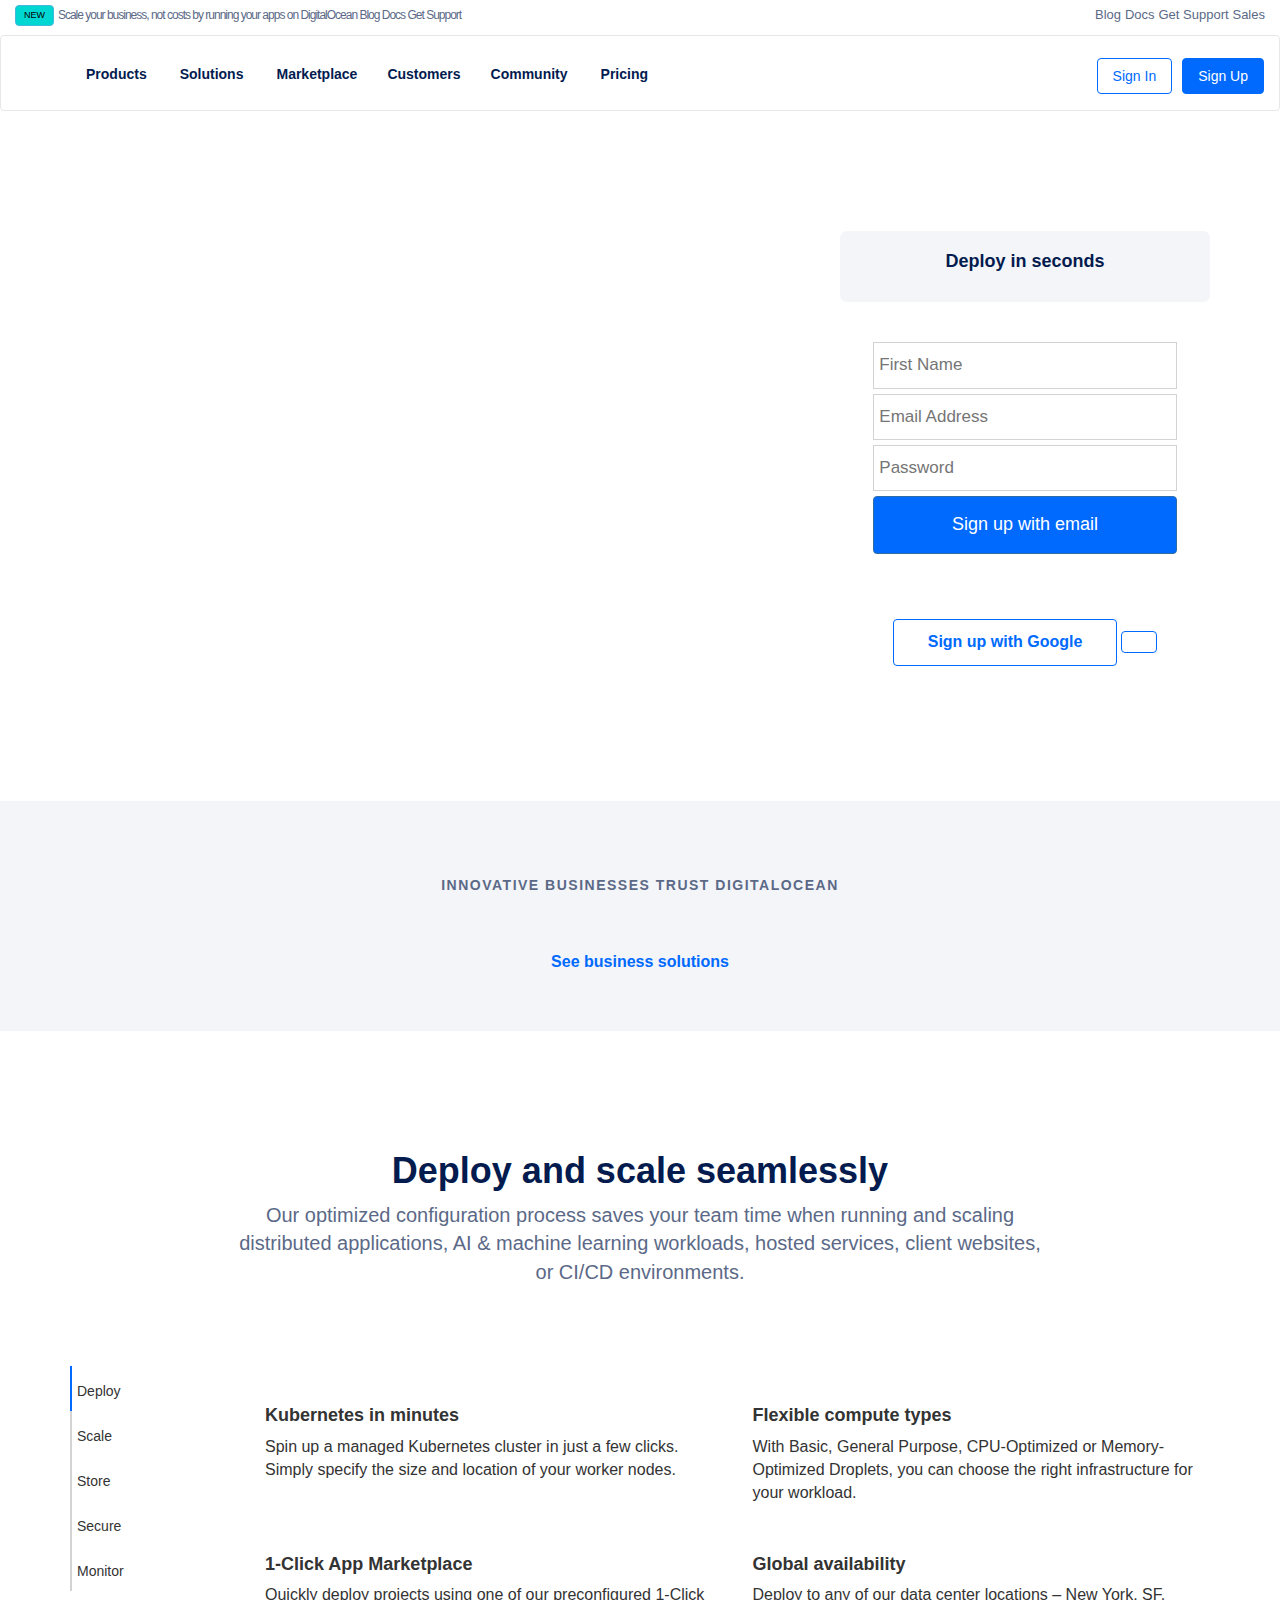
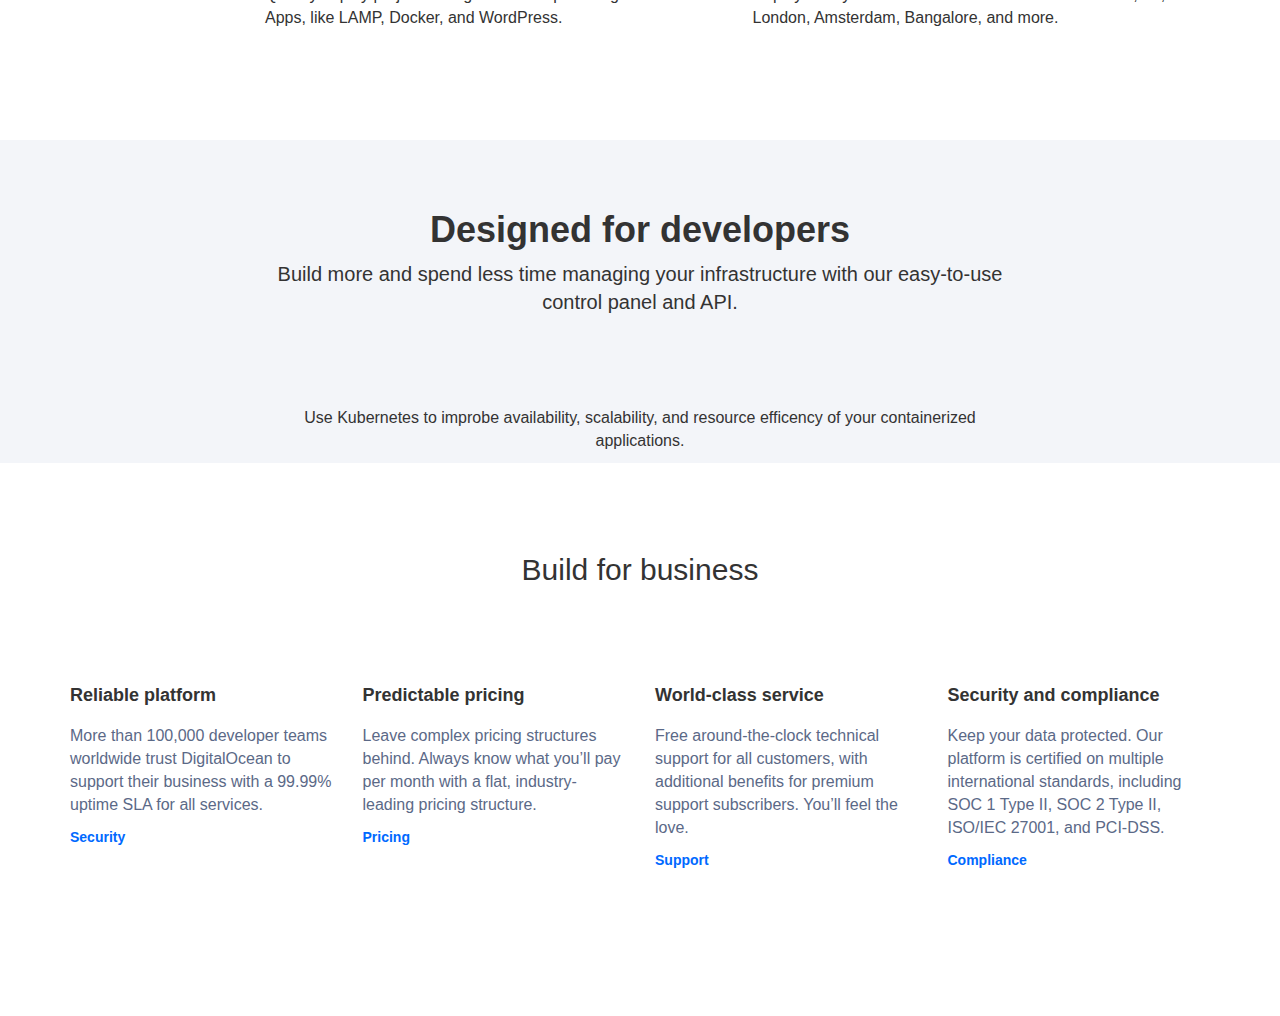
==== index.html @ acc142ec "completato sezione build for business" ====
<!DOCTYPE html>
<html lang="en" dir="ltr">
    <head>
        <meta charset="utf-8">
        <meta name="viewport" content="width=device-width, initial-scale=1.0">
        <script src="https://kit.fontawesome.com/43febffcb7.js" crossorigin="anonymous"></script>
        <link rel="stylesheet" href="https://maxcdn.bootstrapcdn.com/bootstrap/3.3.7/css/bootstrap.min.css" integrity="sha384-BVYiiSIFeK1dGmJRAkycuHAHRg32OmUcww7on3RYdg4Va+PmSTsz/K68vbdEjh4u" crossorigin="anonymous">
        <link rel="stylesheet" href="12bool.css">
        <link rel="stylesheet" href="style.css">
        <title>DigitalOcean</title>
    </head>
    <body>
        <div class="container-fluid">
                <div class="row">
                    <div class="col-xs-6">
                        <div class="extra-nav-left">
                            <div class="btn btn-info">
                                <span class="text-uppercase">New</span>
                            </div>
                            <a class="digital-offer" href="#">Scale your business, not costs by running your apps on DigitalOcean Blog Docs Get Support <i class="fas fa-chevron-right"></i></a>
                        </div>
                    </div>
                    <div class="col-xs-6">
                        <div class="extra-nav-right">
                            <ul>
                            <li><a href="#">Blog</a></li>
                            <li><a href="#">Docs</a></li>
                            <li><a href="#">Get Support</a></li>
                            <li><a href="#">Sales</a></li>

                            </ul>
                        </div>
                    </div>
                </div>

            </div>

        </div>
                                            <!-- nav -->
        <nav class="navbar navbar-default">
            <div class="container-fluid">
              <div class="navbar-header">
                <button type="button" class="navbar-toggle collapsed" data-toggle="collapse" data-target="#navbar" aria-expanded="false" aria-controls="navbar">
                  <span class="sr-only">Toggle navigation</span>
                  <span class="icon-bar"></span>
                  <span class="icon-bar"></span>
                  <span class="icon-bar"></span>
                </button>
                <div class="digital-logo">
                    <img src="https://images.prismic.io/www-static/49aa0a09-06d2-4bba-ad20-4bcbe56ac507_logo.png?auto=compress,format" alt="">

                </div>
              </div>
                <div id="navbar" class="navbar-collapse collapse">
                    <ul id="list-left" class="nav navbar-nav">
                      <li class="active"><a href="#">Products<i class="fas fa-chevron-down"></i></a></li>
                      <li><a href="#">Solutions<i class="fas fa-chevron-down"></i></a></li>
                      <li><a href="#">Marketplace</a></li>
                      <li><a href="#">Customers</a></li>
                      <li><a href="#">Community<i class="fas fa-chevron-down"></i></a></li>
                      <li><a href="#">Pricing</a></li>

                    </ul>
                    <ul id="list-right" class="nav navbar-nav navbar-right">
                        <li><a href="../navbar-fixed-top/" class="btn btn-success sign-in">Sign In</a></li>
                        <li><a href="../navbar-fixed-top/" class="btn btn-success sign-up">Sign Up</a></li>

                    </ul>
                </div><!--/.nav-collapse -->
            </div><!--/.container-fluid -->
        </nav>
                                        <!-- jumbotron -->
        <div class="jumbo">
            <div class="container">
                <div class="row">
                    <div class="col-xs-12 col-md-6">
                        <div class="jumbo-text">
                          <h1>Welcome to the developer cloud</h1>
                          <p>We make it simple to launch in the cloud and scale up as you grow – with an intuitive control panel, predictable pricing, team accounts, and more.</p>
                        </div>
                    </div>

                    <div class="col-xs-12 col-md-6">

                        <div class="sign-form">
                            <div class="sign-form-top">
                                <p>Deploy in seconds</p>
                            </div>
                            <div class="sign-form-mid">
                                <form class="" action="index.html" method="post">
                                    <input type="text" name="" value="" placeholder="First Name">
                                    <input type="email" name="" value="" placeholder="Email Address">
                                    <input type="password" name="" value=""placeholder="Password">
                                </form>

                                <div class="form-button-primary btn btn-primary">
                                  Sign up with email
                                </div>
                            </div>
                            <div class="sign-form-bottom">
                                <div class="btn btn-light">
                                    <span><i class="fab fa-google"></i> Sign up with Google</span>
                                </div>
                                <div class="btn btn-light">
                                    <i class="fab fa-github"></i>
                                </div>
                            </div>
                        </div>
                    </div>
                </div>
            </div>
        </div>
                                        <!-- partners -->
        <div class="partners">
            <div class="container">
                    <h2 class="text-uppercase">Innovative businesses trust digitalocean</h2>
                <div class="row">
                    <div class="col-xs-12 col-md-4 col-lg-2">
                        <div class="img-partner docker">
                            <img src="https://prismic-io.s3.amazonaws.com/www-static/591cf605-46aa-4a7b-8af5-90036c252c97_docker-bab60eeb.svg" alt="">
                        </div>
                    </div>
                    <div class="col-xs-12 col-md-4 col-lg-2">
                        <div class="img-partner">
                            <img src="https://prismic-io.s3.amazonaws.com/www-static/da244a8e-2546-47b1-aae2-b9824c657708_gitlab-166e2067.svg" alt="">
                        </div>
                    </div>
                    <div class="col-xs-12 col-md-4 col-lg-2">
                        <div class="img-partner slack">
                            <img src="https://prismic-io.s3.amazonaws.com/www-static/b3f152c0-5465-45ba-80ab-2cdd258e6bee_slack-e20293da.svg" alt="">
                        </div>
                    </div>
                    <div class="col-xs-12 col-md-4 col-lg-2">
                        <div class="img-partner hashicorp">
                            <img src="https://prismic-io.s3.amazonaws.com/www-static/9351f07e-afbc-439a-a75f-3eca82be9c0e_hashicorp-4431df79.svg" alt="">
                        </div>
                    </div>
                    <div class="col-xs-12 col-md-4 col-lg-2">
                        <div class="img-partner wework">
                            <img src="https://prismic-io.s3.amazonaws.com/www-static/01ff74d1-79dd-4f18-888f-4a93a976e61d_wework-be6eab32.svg" alt="">
                        </div>
                    </div>
                    <div class="col-xs-12 col-md-4 col-lg-2">
                        <div class="img-partner splunk">
                            <img src="https://prismic-io.s3.amazonaws.com/www-static/1583c145-22f8-402c-96f8-3af919a0df25_splunklogo.svg" alt="">
                        </div>
                    </div>

                </div>

                <a href="#">See business solutions <i class="fas fa-chevron-right"></i></a>
            </div>
        </div>
                                        <!-- features -->
        <div class="features">
            <div class="container container-features">
                <div class="row">
                    <div class="col-xs-12">
                        <div class="feature-title">
                            <h2>Deploy and scale seamlessly</h2>
                            <p>Our optimized configuration process saves your team time when running and scaling distributed applications, AI & machine learning workloads, hosted services, client websites, or CI/CD environments.</p>

                        </div>

                    </div>
                </div>
                <div class="row">
                    <div class="col-xs-12 col-md-2">
                        <div class="feature-list">
                            <ul>
                                <li>Deploy</li>
                                <li>Scale</li>
                                <li>Store</li>
                                <li>Secure</li>
                                <li>Monitor</li>

                            </ul>
                        </div>
                    </div>
                    <div class="col-xs-12 col-md-10">
                        <div class="row">
                            <div class="col-xs-12 col-md-6">
                                    <div class="feature-card-top-left">
                                        <img src="https://prismic-io.s3.amazonaws.com/www-static/16ae92b4-6939-446c-b6a3-0ffec01cdc14_kublogoicon.svg" alt="">
                                        <h3>Kubernetes in minutes</h3>
                                        <p>Spin up a managed Kubernetes cluster in just a few clicks. Simply specify the size and location of your worker nodes.</p>
                                    </div>
                                </div>
                                <div class="col-xs-12 col-md-6">
                                    <div class="feature-card-top-right">
                                        <img src="https://prismic-io.s3.amazonaws.com/www-static/9d343e9c-fe74-4979-8ad9-e8efc58d6ee7_dropletinboxicon.svg" alt="">
                                        <h3>Flexible compute types</h3>
                                        <p>With Basic, General Purpose, CPU-Optimized or Memory-Optimized Droplets, you can choose the right infrastructure for your workload.</p>
                                    </div>
                                </div>
                                <div class="col-xs-12 col-md-6">
                                    <div class="feature-card-bot-left">
                                        <img src="https://prismic-io.s3.amazonaws.com/www-static/936bb585-99ba-460d-ae2f-7bbdae8896cc_stacksplusicon.svg" alt="">
                                        <h3>1-Click App Marketplace</h3>
                                        <p>Quickly deploy projects using one of our preconfigured 1-Click Apps, like LAMP, Docker, and WordPress.</p>
                                    </div>
                                </div>
                                <div class="col-xs-12 col-md-6">
                                    <div class="feature-card-bot-right">
                                        <img src="https://prismic-io.s3.amazonaws.com/www-static/0eee6655-dfce-46b2-ab48-f40ff27d8a73_globeicon.svg" alt="">
                                        <h3>Global availability</h3>
                                        <p>Deploy to any of our data center locations – New York, SF, London, Amsterdam, Bangalore, and more.</p>
                                    </div>
                                </div>
                        </div>
                    </div>
                </div>
            </div>
        </div>

        <div class="developers">
            <div class="container">
                <div class="row">
                    <div class="col-xs-12 col-md-8 col-md-offset-2">
                        <div class="container-carousel">
                            <h2>Designed for developers</h2>
                            <p>Build more and spend less time managing your infrastructure with our easy-to-use control panel and API.</p>
                            <div class="carousel-img">
                                <img src="https://images.prismic.io/www-static/ba01040c-a47a-43c9-995d-4ed05a5dc4c9_screenshot-create-kubernetes-cluster-4a930955.jpg?auto=compress,format" alt="">

                            </div>
                            <p>Use Kubernetes to improbe availability, scalability, and resource efficency of your containerized applications.</p>
                            <div class="dots">
                                <i class="fas fa-circle"></i>
                                <i class="far fa-circle"></i>
                                <i class="far fa-circle"></i>
                                <i class="far fa-circle"></i>
                                <i class="far fa-circle"></i>
                            </div>
                        </div>
                    </div>
                </div>
            </div>
        </div>

        <div class="business">
            <div class="container">
                <div class="row">
                    <div class="col-xs-12">
                        <h2>Build for business</h2>

                    </div>

                </div>
                <div class="row">
                    <div class="cube col-xs-12 col-md-3">
                        <div class="business-card">
                            <img src="https://prismic-io.s3.amazonaws.com/www-static/7531f96f-5414-42c2-ba65-0d705769c62f_icon-check-shield.svg" alt="">
                            <h3>Reliable platform</h3>
                            <p>More than 100,000 developer teams worldwide trust DigitalOcean to support their business with a 99.99% uptime SLA for all services.</p>
                            <a href="#">Security <i class="fas fa-chevron-right"></i></a>
                        </div>
                    </div>
                    <div class="cube col-xs-12 col-md-3">
                        <div class="business-card">
                            <img src="https://prismic-io.s3.amazonaws.com/www-static/4083b409-5e65-4403-86a8-7ed8f501a0d8_icon-task-list-multiple.svg" alt="">
                            <h3>Predictable pricing</h3>
                            <p>Leave complex pricing structures behind. Always know what you’ll pay per month with a flat, industry-leading pricing structure.</p>
                            <a href="#">Pricing <i class="fas fa-chevron-right"></i></a>
                        </div>
                    </div>
                    <div class="cube col-xs-12 col-md-3">
                        <div class="business-card">
                            <img src="https://prismic-io.s3.amazonaws.com/www-static/fccb0e1b-4de3-4b58-9f3e-5455f5c3aeae_icon-headphones-customer-support-human.svg" alt="">
                            <h3>World-class service</h3>
                            <p>Free around-the-clock technical support for all customers, with additional benefits for premium support subscribers. You’ll feel the love.</p>
                            <a href="#">Support <i class="fas fa-chevron-right"></i></a>
                        </div>
                    </div>
                    <div class="cube col-xs-12 col-md-3">
                        <div class="business-card">
                            <img src="https://prismic-io.s3.amazonaws.com/www-static/1c791b14-833f-4190-a865-a55e11055fc0_icon-certified-certificate.svg" alt="">
                            <h3>Security and compliance</h3>
                            <p>Keep your data protected. Our platform is certified on multiple international standards, including SOC 1 Type II, SOC 2 Type II, ISO/IEC 27001, and PCI-DSS.</p>
                            <a href="#">Compliance <i class="fas fa-chevron-right"></i></a>
                        </div>
                    </div>
                </div>

            </div>
        </div>

    </body>
</html>
---- 12bool.css ----
.container{
    max-width: 1170px;
    margin: auto;
}

.container::after{
    content: "";
    display: table;
    clear: both;
}

[class*="col-"]{
    float: left;
}

.col-xs-1 {
    width: calc(100% / 12);
}

.col-xs-2 {
    width: calc((100% / 12) * 2);
}

.col-xs-3 {
    width: calc((100% / 12) * 3);
}

.col-xs-4 {
    width: calc((100% / 12) * 4);
}

.col-xs-5 {
    width: calc((100% / 12) * 5);
}

.col-xs-6 {
    width: calc((100% / 12) * 6);
}

.col-xs-7 {
    width: calc((100% / 12) * 7);
}

.col-xs-8 {
    width: calc((100% / 12) * 8);
}

.col-xs-9 {
    width: calc((100% / 12) * 9);
}

.col-xs-10 {
    width: calc((100% / 12) * 10);
}

.col-xs-11 {
    width: calc((100% / 12) * 11);
}

.col-xs-12 {
    width: 100%;
}
                            /* Offset */
.col-xs-offset-0 {
    margin-left: 0;
}
.col-xs-offset-1 {
    margin-left: calc(100% / 12);
}

.col-xs-offset-2 {
    margin-left: calc((100% / 12) * 2);
}

.col-xs-offset-3 {
    margin-left: calc((100% / 12) * 3);
}

.col-xs-offset-4 {
    margin-left: calc((100% / 12) * 4);
}

.col-xs-offset-5 {
    margin-left: calc((100% / 12) * 5);
}

.col-xs-offset-6 {
    margin-left: calc((100% / 12) * 6);
}

.col-xs-offset-7 {
    margin-left: calc((100% / 12) * 7);
}

.col-xs-offset-8 {
    margin-left: calc((100% / 12) * 8);
}

.col-xs-offset-9 {
    margin-left: calc((100% / 12) * 9);
}

.col-xs-offset-10 {
    margin-left: calc((100% / 12) * 10);
}

.col-xs-offset-11 {
    margin-left: calc((100% / 12) * 11);
}
                                        /* Medium------------------ */
@media all and (min-width: 768px) {
    .col-md-1 {
        width: calc(100% / 12);
    }

    .col-md-2 {
        width: calc((100% / 12) * 2);
    }

    .col-md-3 {
        width: calc((100% / 12) * 3);
    }

    .col-md-4 {
        width: calc((100% / 12) * 4);
    }

    .col-md-5 {
        width: calc((100% / 12) * 5);
    }

    .col-md-6 {
        width: calc((100% / 12) * 6);
    }

    .col-md-7 {
        width: calc((100% / 12) * 7);
    }

    .col-md-8 {
        width: calc((100% / 12) * 8);
    }

    .col-md-9 {
        width: calc((100% / 12) * 9);
    }

    .col-md-10 {
        width: calc((100% / 12) * 10);
    }

    .col-md-11 {
        width: calc((100% / 12) * 11);
    }

    .col-md-12 {
        width: 100%;
    }
                                /* Offset */
    .col-md-offset-0 {
        margin-left: 0;
    }
    .col-md-offset-1 {
        margin-left: calc(100% / 12);
    }

    .col-md-offset-2 {
        margin-left: calc((100% / 12) * 2);
    }

    .col-md-offset-3 {
        margin-left: calc((100% / 12) * 3);
    }

    .col-md-offset-4 {
        margin-left: calc((100% / 12) * 4);
    }

    .col-md-offset-5 {
        margin-left: calc((100% / 12) * 5);
    }

    .col-md-offset-6 {
        margin-left: calc((100% / 12) * 6);
    }

    .col-md-offset-7 {
        margin-left: calc((100% / 12) * 7);
    }

    .col-md-offset-8 {
        margin-left: calc((100% / 12) * 8);
    }

    .col-md-offset-9 {
        margin-left: calc((100% / 12) * 9);
    }

    .col-md-offset-10 {
        margin-left: calc((100% / 12) * 10);
    }

    .col-md-offset-11 {
        margin-left: calc((100% / 12) * 11);
    }
}
                                        /* Large--------------------- */
@media screen and (min-width: 992px){
    .col-lg-1 {
        width: calc(100% / 12);
    }

    .col-lg-2 {
        width: calc((100% / 12) * 2);
    }

    .col-lg-3 {
        width: calc((100% / 12) * 3);
    }

    .col-lg-4 {
        width: calc((100% / 12) * 4);
    }

    .col-lg-5 {
        width: calc((100% / 12) * 5);
    }

    .col-lg-6 {
        width: calc((100% / 12) * 6);
    }

    .col-lg-7 {
        width: calc((100% / 12) * 7);
    }

    .col-lg-8 {
        width: calc((100% / 12) * 8);
    }

    .col-lg-9 {
        width: calc((100% / 12) * 9);
    }

    .col-lg-10 {
        width: calc((100% / 12) * 10);
    }

    .col-lg-11 {
        width: calc((100% / 12) * 11);
    }

    .col-lg-12 {
        width: 100%;
    }
                                /* Offset */
    .col-lg-offset-0 {
        margin-left: 0;
    }
    .col-lg-offset-1 {
        margin-left: calc(100% / 12);
    }

    .col-lg-offset-2 {
        margin-left: calc((100% / 12) * 2);
    }

    .col-lg-offset-3 {
        margin-left: calc((100% / 12) * 3);
    }

    .col-lg-offset-4 {
        margin-left: calc((100% / 12) * 4);
    }

    .col-lg-offset-5 {
        margin-left: calc((100% / 12) * 5);
    }

    .col-lg-offset-6 {
        margin-left: calc((100% / 12) * 6);
    }

    .col-lg-offset-7 {
        margin-left: calc((100% / 12) * 7);
    }

    .col-lg-offset-8 {
        margin-left: calc((100% / 12) * 8);
    }

    .col-lg-offset-9 {
        margin-left: calc((100% / 12) * 9);
    }

    .col-lg-offset-10 {
        margin-left: calc((100% / 12) * 10);
    }

    .col-lg-offset-11 {
        margin-left: calc((100% / 12) * 11);
    }

}
---- style.css ----
*{
    margin: 0;
    padding: 0;
    box-sizing: border-box;
}

body{
    font-family: 'Roboto', sans-serif;
}

.container{
    /* border: 1px solid black; */
}

.extra-nav-left{
    float: left;
    width: 100%;
    padding-top: 4px;
}

.extra-nav-left .btn{
    font-size: 9px;
    padding: 3px 8px;
    background-color: #00d7d2;
    color: black;
}

.extra-nav-left a{
    display: inline-block;
    height: 100%;
    text-decoration: none;
    color: #5b6987;
    font-size: 12px;
    letter-spacing: -1px;
    font-weight: 400;
    font-family: 'Roboto', sans-serif;
}

.extra-nav-right{
    float: left;
    width: 100%;
    padding-top: 4px;
}

.extra-nav-right ul{
    text-align: right;
    list-style-type: none;
}

.extra-nav-right ul li{
    display: inline-block;
}

.extra-nav-right ul li a{
    text-decoration: none;
    font-size: 13px;
    color: #5b6987;
}

.navbar{
    min-height: auto;
    margin-bottom: auto;
}

.new-sticker{
    display: inline-block;
    background-color: #00d7d2;
    border: 1px solid #00d7d2;
    border-radius: 5px;
    padding: 3px 8px;
    font-size: 10px;
    font-weight: bold;
}

.navbar-default{
    background-color: white;
    padding-top: 10px;
    padding-bottom: 10px;
}

.navbar-default .navbar-nav>.active>a{
    background-color: white;
}

.digital-logo{
    padding-top: 11px;
}

.digital-logo img{
    height: 29px;

}

.navbar-collapse>ul{
    padding-left: 40px;
}

.nav>li {
    /* padding-top: 3px; */
}

.navbar-collapse{
    padding-top: 3px;
}


#list-left li a{
    font-size: 14px;
    font-weight: 600;
    color: #031b4f;
}

#list-left li a i{
    font-size: 12px;
    padding-left: 3px;
}

#list-right{
    padding-top: 9px;
}

#list-right>li:first-child a{
    padding: 7px 15px;
    color: #006aff;
    background-color: white;
    border-color: #006aff;
}

#list-right>li:last-child a{
    padding: 7px 15px;
    color: white;
    background-color: #006aff;
    border-color: #006aff;
}

#list-right li:first-child{
    margin-right: 10px;
}
                            /* Jumbo */
.jumbo{
    padding: 50px 0;
    background-image: url(https://www.digitalocean.com/static/bg-home-hero-3-bb4b33b77274db09b969f629ad81c4d5.svg);
    background-size: cover;
    background-position: center
}

.jumbo .container{
    padding-top: 70px;
}

.jumbo-text{
    padding: 125px 0;
}

.jumbo-text h1{
    font-size: 58px;
    font-weight: 400;
    color: white;
}

.jumbo-text p{
    font-size: 24px;
    font-weight: 400;
    color: white;
}

.sign-form{
    width: 370px;
    border-radius: 7px;
    background-color: white;
    float: right;
}

.sign-form-top{
    border-radius: 7px;
    font-size: 18px;
    text-align: center;
    font-weight: 600;
    padding: 18px 0;
    color: #031b4e;
    background-color: #F3F5F9
}

.sign-form-mid{
    text-align: center;
    padding: 40px 0;
}

.sign-form-mid form input{
    width: 82%;
    font-size: 17px;
    padding: 10px 5px;
    margin-bottom: 5px;
    border: 1px solid lightgrey;
}

.form-button-primary{
    padding: 15px 78px;
    font-size: 18px;
    background-color: #006aff;
}

.sign-form-bottom{
    padding: 25px 0;
    text-align: center;
}

.sign-form-bottom .btn:first-child{
    border: 1px solid #006aff;
    color: #006aff;
    font-size: 16px;
    font-weight: 600;
    padding: 11px 34px;
}

.sign-form-bottom .btn:last-child{
    padding: 10px 17px;
    border: 1px solid #006aff;
    color: #006aff;
    font-size: 17px;
}

.terms{
    text-align: center;
    color: white;
    background-color: green;
}
                                    /* partners */
.partners{
    padding: 57px 0;
    text-align: center;
    background-color: #f3f5f9;
}

.partners h2{
    padding-bottom: 27px;
    font-size: 14px;
    font-weight: 600;
    letter-spacing: 1.5px;
    color: #5b6987
}

.partners a{
    text-decoration: none;
    font-size: 16px;
    font-weight: 600;
    color: #0069ff;
}

.img-partner{
    width: 140px;
    margin: auto;\
}

.img-partner img{
    width: 100%;
}

.docker img{
    padding-top: 7px;
}

.slack img{
    padding-top: 10px;
}

.hashicorp img{
    padding-top: 19px;
}

.wework img{
    padding-top: 12px;
}

.splunk img{
    padding-top: 9px;
}
                                /* features--------- */
.features{
    padding: 100px 0;
}
.feature-title{
    text-align: center;
    padding-bottom: 70px;
}

.feature-title h2{
    font-size: 36px;
    font-weight: 600;
    color: #031b4e
}

.container-features h3{
    font-size: 18px;
    font-weight: 600;
}

.container-features p:nth-child(2){
    padding: 0px 162px;
    display: block;
    font-size: 20px;
    color: #5b6987;
}

.feature-list ul{
    list-style-type: none;
    text-align: left;
}
.feature-list li:first-of-type{
    border-left: 2px solid #0069ff;
}

.feature-list ul li{
    border-left: 2px solid lightgrey;
    padding: 15px 0 10px 5px;
}

.cube{
    height: 300px;
    /* background-color: red; */
    /* border: 1px solid black; */
}

.feature-card-top-left,
.feature-card-top-right,
.feature-card-bot-left,
.feature-card-bot-right{
    text-align: left;
}

.feature-card-top-left p,
.feature-card-top-right p,
.feature-card-bot-left p,
.feature-card-bot-right p{
    font-size: 16px;
}

.feature-card-top-left p{
    text-align: left;
}
/* --------------------------Developers---------------------- */
.developers{
    text-align: center;
    background-color: #f3f5f9;
}
.container-carousel{
    position: relative;
}

.container-carousel h2{
    padding-top: 50px;
    font-size: 36px;
    font-weight: 600;
}

.container-carousel p:first-of-type{
    font-size: 20px;
    padding-bottom: 40px;
}

.container-carousel img{
    width: 100%;
}

.container-carousel p:last-of-type{
    font-size: 16px;
    padding-top: 20px;
}

.container-carousel::after{
    content: "\f061";
    font-family: FontAwesome;
    position: absolute;
    font-size: 20px;
    top: 55%;
    left: 120%;
    transform: translateY(-55%);
}

.container-carousel::before{
    content: "\f060";
    font-family: FontAwesome;
    font-size: 20px;
    position: absolute;
    top: 55%;
    right: 120%;
    transform: translateY(-55%);
}

.dots i{
    font-size: 10px;
    color: #0069ff;
}

/* -----------------------------business------------------- */
.business{
    padding: 70px 0;
}

.business h2{
    text-align: center;
    padding-bottom: 50px;
}

.business-card h3{
    font-size: 18px;
    font-weight: 600;
    padding-bottom: 10px;
}

.business-card p{
    font-size: 16px;
    color: #5b6987;
}

.business-card a{
    text-decoration: none;
    color: #0069ff;
    font-weight: 600;
}
@media (max-width: 480px) {
    .container-features p{
        padding: 0;
    }

    .sign-form{
        width: auto;
    }

    .feature-list ul{
        text-align: center;
    }

    .feature-list ul li{
        display: inline-block;
        padding-right: 25px;
        padding-bottom: 30px;
        border: none;
    }

    .feature-list li:first-of-type{
        border-left: none;
    }

    .feature-card-top-left,
    .feature-card-top-right,
    .feature-card-bot-left,
    .feature-card-bot-right{
        text-align: center;
    }

    .container-features p:nth-child(2){
        padding: 0px;
    }

    .business-card{
        text-align: center;
    }
}

@media (min-width: 768px) {

    .navbar-header {
        float: none;
    }

    .navbar-toggle {
        display: block;
    }

    .navbar-collapse.collapse {
        display: none !important;
    }


}


@media (min-width: 1077px) {

    .navbar-header {
        float: left;
    }

    .navbar-toggle {
        display: none;
    }

    .navbar-collapse.collapse {
        display: block !important;
    }


}

@media (max-width: 1077px) {
    .extra-nav-left, .extra-nav-right{
        display: none;
    }
}
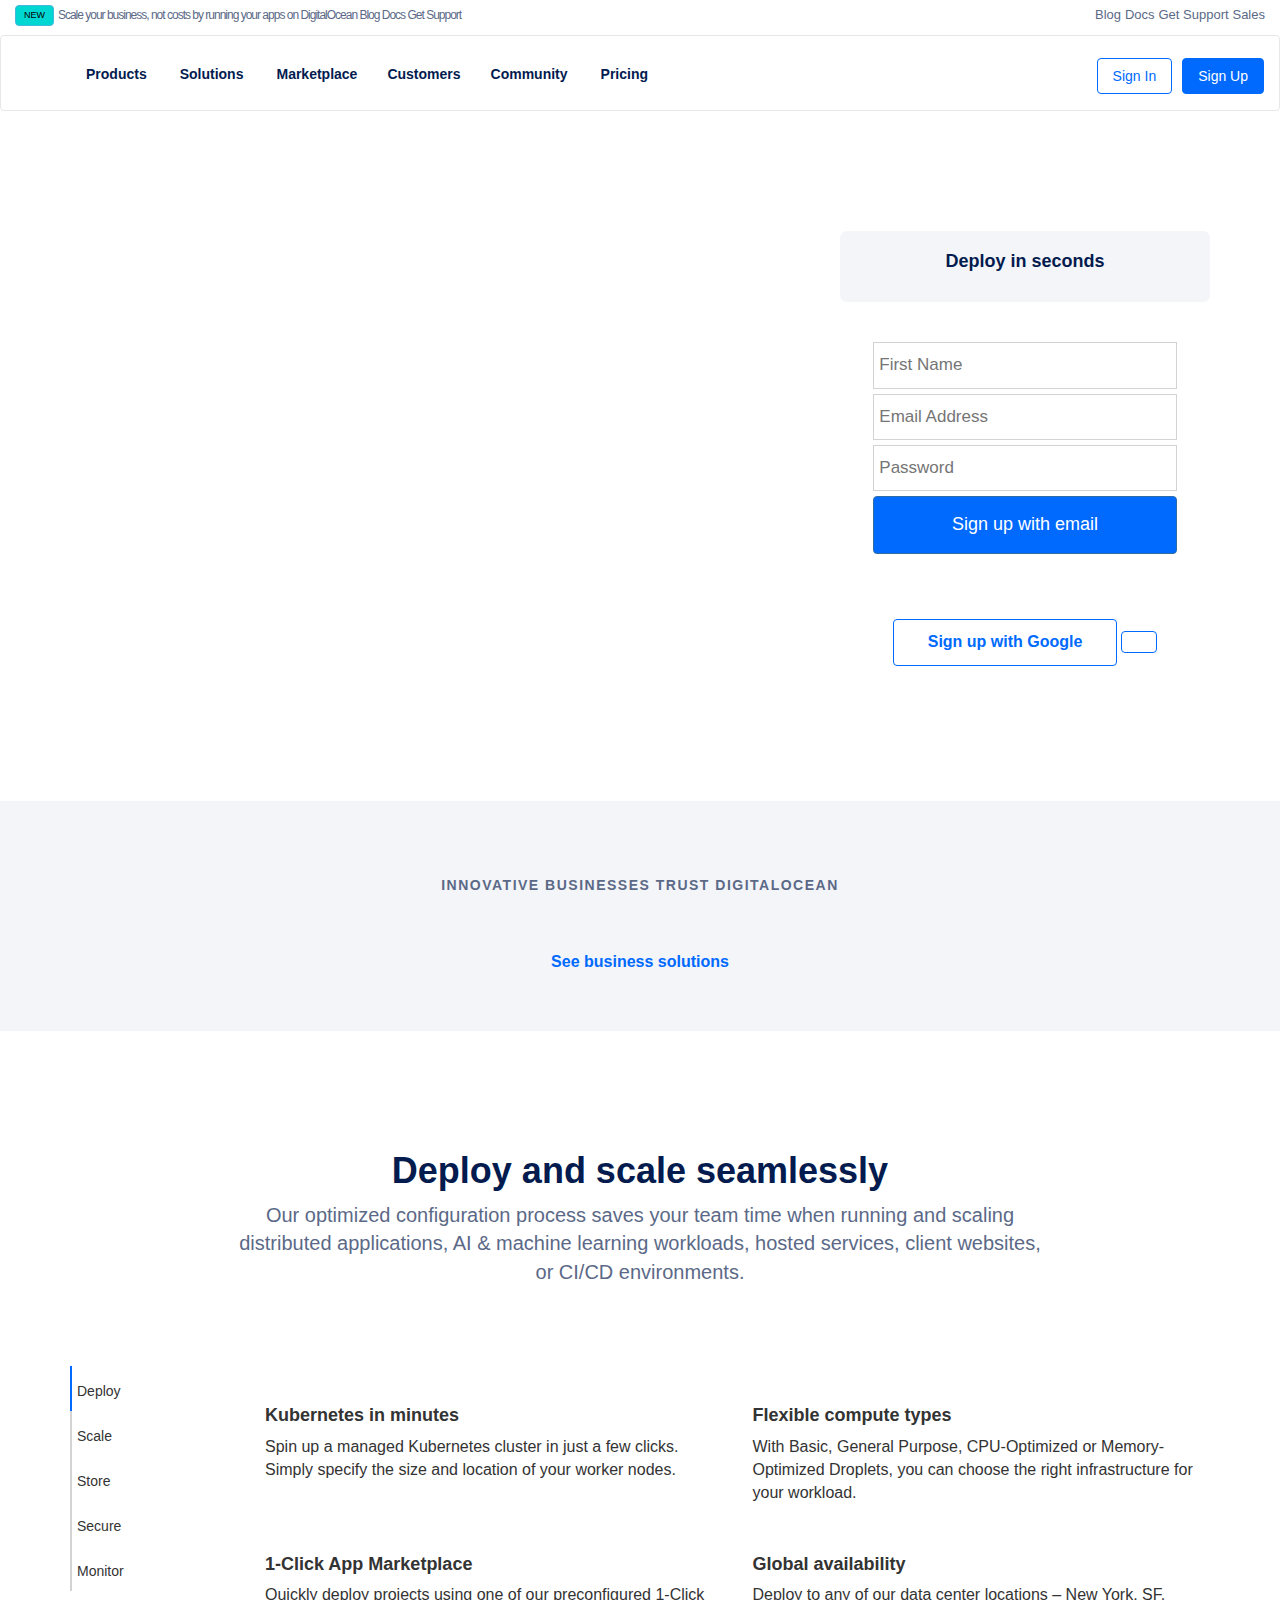
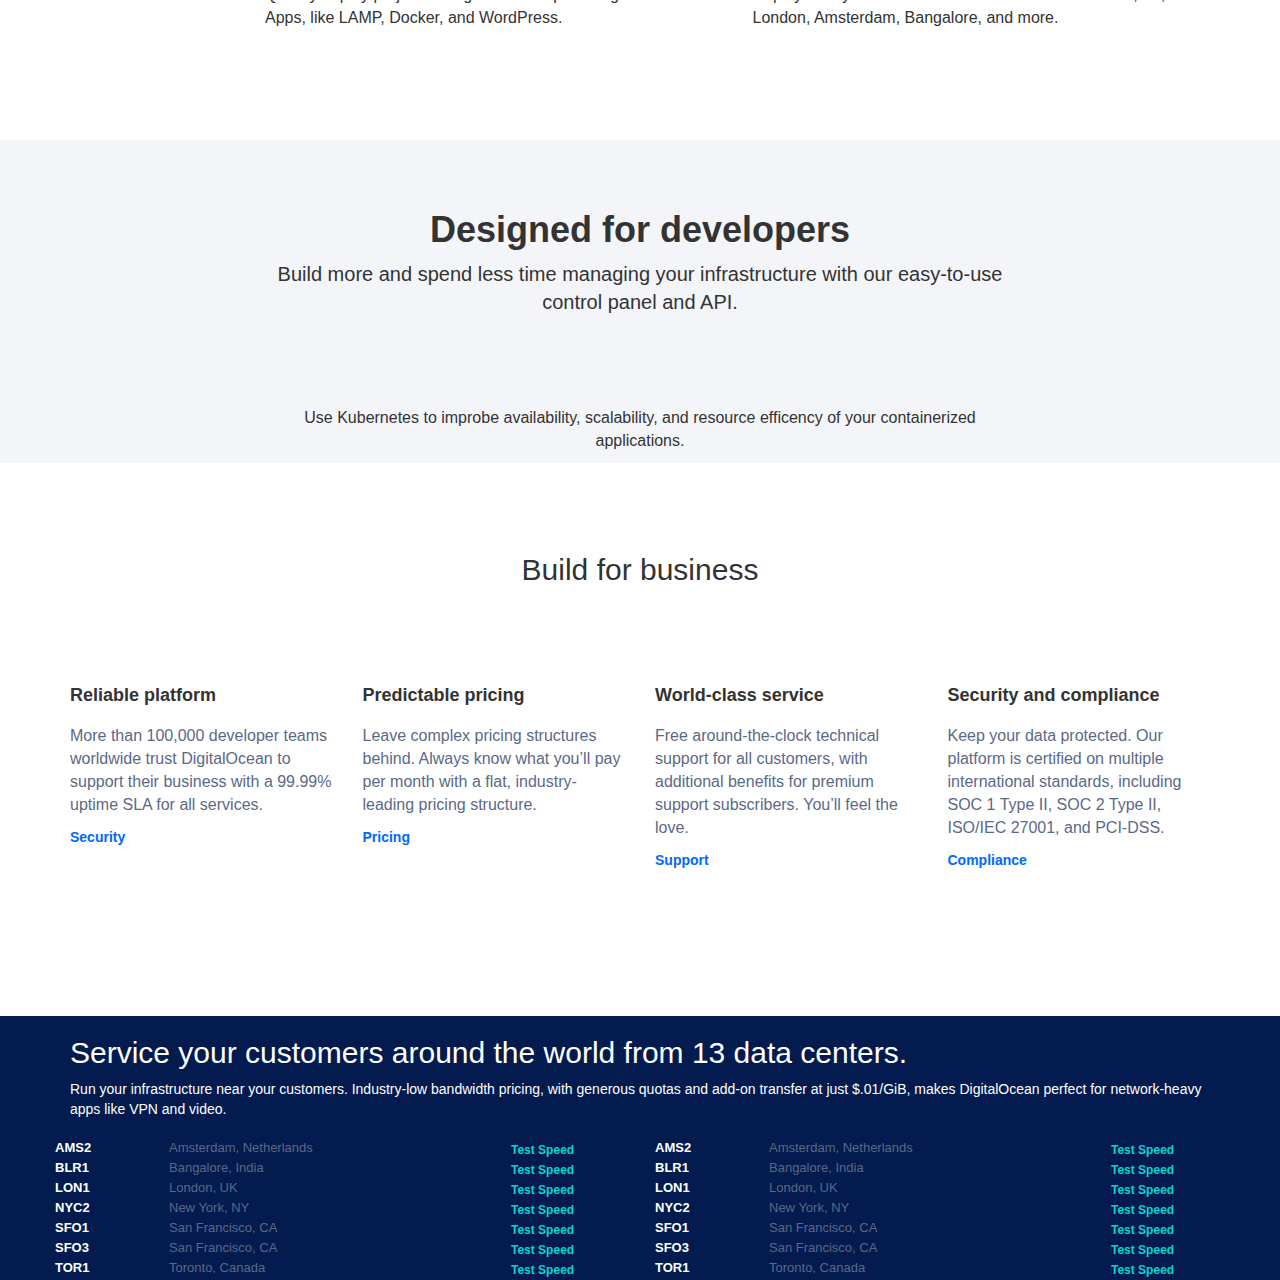
==== commit fec9a96d: "aggiunto sezione worlds text e table" ====
--- a/index.html
+++ b/index.html
@@ -69,7 +69,7 @@
                 </div><!--/.nav-collapse -->
             </div><!--/.container-fluid -->
         </nav>
-                                        <!-- jumbotron -->
+                                            <!-- jumbotron -->
         <div class="jumbo">
             <div class="container">
                 <div class="row">
@@ -110,7 +110,7 @@
                 </div>
             </div>
         </div>
-                                        <!-- partners -->
+                                            <!-- partners -->
         <div class="partners">
             <div class="container">
                     <h2 class="text-uppercase">Innovative businesses trust digitalocean</h2>
@@ -151,7 +151,7 @@
                 <a href="#">See business solutions <i class="fas fa-chevron-right"></i></a>
             </div>
         </div>
-                                        <!-- features -->
+                                            <!-- features -->
         <div class="features">
             <div class="container container-features">
                 <div class="row">
@@ -212,7 +212,7 @@
                 </div>
             </div>
         </div>
-
+                                            <!-- developers -->
         <div class="developers">
             <div class="container">
                 <div class="row">
@@ -237,7 +237,7 @@
                 </div>
             </div>
         </div>
-
+                                            <!-- business -->
         <div class="business">
             <div class="container">
                 <div class="row">
@@ -285,5 +285,102 @@
             </div>
         </div>
 
+        <div class="world">
+            <div class="container">
+                <div class="row">
+                    <div class="col-xs-12">
+                        <h2>Service your customers around the world from 13 data centers.</h2>
+                        <p>Run your infrastructure near your customers. Industry-low bandwidth pricing, with generous quotas and add-on transfer at just $.01/GiB, makes DigitalOcean perfect for network-heavy apps like VPN and video.</p>
+
+                    </div>
+                    <div class="row">
+                        <div class="col-xs-12 col-md-6">
+                            <div class="table-right">
+                                <ul>
+                                    <li>
+                                        <span class="code text-uppercase">ams2</span>
+                                        <span class="city">Amsterdam, Netherlands</span>
+                                        <span class="speed"><a href="#">Test Speed <i class="fas fa-chevron-right"></i></a></span>
+                                    </li>
+                                    <li>
+                                        <span class="code text-uppercase">blr1</span>
+                                        <span class="city">Bangalore, India</span>
+                                        <span class="speed"><a href="#">Test Speed <i class="fas fa-chevron-right"></i></a></span>
+                                    </li>
+                                    <li>
+                                        <span class="code text-uppercase">lon1</span>
+                                        <span class="city">London, UK</span>
+                                        <span class="speed"><a href="#">Test Speed <i class="fas fa-chevron-right"></i></a></span>
+                                    </li>
+                                    <li>
+                                        <span class="code text-uppercase">nyc2</span>
+                                        <span class="city">New York, NY</span>
+                                        <span class="speed"><a href="#">Test Speed <i class="fas fa-chevron-right"></i></a></span>
+                                    </li>
+                                    <li>
+                                        <span class="code text-uppercase">sfo1</span>
+                                        <span class="city">San Francisco, CA</span>
+                                        <span class="speed"><a href="#">Test Speed <i class="fas fa-chevron-right"></i></a></span>
+                                    </li>
+                                    <li>
+                                        <span class="code text-uppercase">sfo3</span>
+                                        <span class="city">San Francisco, CA</span>
+                                        <span class="speed"><a href="#">Test Speed <i class="fas fa-chevron-right"></i></a></span>
+                                    </li>
+                                    <li>
+                                        <span class="code text-uppercase">tor1</span>
+                                        <span class="city">Toronto, Canada</span>
+                                        <span class="speed"><a href="#">Test Speed <i class="fas fa-chevron-right"></i></a></span>
+                                    </li>
+                                </ul>
+
+                            </div>
+                        </div>
+                        <div class="col-xs-12 col-md-6">
+                            <div class="table-right">
+                                <ul>
+                                    <li>
+                                        <span class="code text-uppercase">ams2</span>
+                                        <span class="city">Amsterdam, Netherlands</span>
+                                        <span class="speed"><a href="#">Test Speed <i class="fas fa-chevron-right"></i></a></span>
+                                    </li>
+                                    <li>
+                                        <span class="code text-uppercase">blr1</span>
+                                        <span class="city">Bangalore, India</span>
+                                        <span class="speed"><a href="#">Test Speed <i class="fas fa-chevron-right"></i></a></span>
+                                    </li>
+                                    <li>
+                                        <span class="code text-uppercase">lon1</span>
+                                        <span class="city">London, UK</span>
+                                        <span class="speed"><a href="#">Test Speed <i class="fas fa-chevron-right"></i></a></span>
+                                    </li>
+                                    <li>
+                                        <span class="code text-uppercase">nyc2</span>
+                                        <span class="city">New York, NY</span>
+                                        <span class="speed"><a href="#">Test Speed <i class="fas fa-chevron-right"></i></a></span>
+                                    </li>
+                                    <li>
+                                        <span class="code text-uppercase">sfo1</span>
+                                        <span class="city">San Francisco, CA</span>
+                                        <span class="speed"><a href="#">Test Speed <i class="fas fa-chevron-right"></i></a></span>
+                                    </li>
+                                    <li>
+                                        <span class="code text-uppercase">sfo3</span>
+                                        <span class="city">San Francisco, CA</span>
+                                        <span class="speed"><a href="#">Test Speed <i class="fas fa-chevron-right"></i></a></span>
+                                    </li>
+                                    <li>
+                                        <span class="code text-uppercase">tor1</span>
+                                        <span class="city">Toronto, Canada</span>
+                                        <span class="speed"><a href="#">Test Speed <i class="fas fa-chevron-right"></i></a></span>
+                                    </li>
+                                </ul>
+
+                            </div>
+                        </div>
+                    </div>
+                </div>
+            </div>
+        </div>
     </body>
 </html>
--- a/style.css
+++ b/style.css
@@ -418,6 +418,47 @@
     color: #0069ff;
     font-weight: 600;
 }
+/* -----------------------------------world-------------- */
+.world{
+    background: #031b4e url(https://prismic-io.s3.amazonaws.com/www-static/bb563ec9-49ef-4ceb-8468-da84f1509fcc_bg-map-solid.svg);
+    color: white;
+}
+.world ul{
+    list-style-type: none;
+}
+.world span{
+    display: inline-block;
+}
+
+.code,
+.city,
+.speed{
+    float: left;
+}
+
+.code,
+.speed{
+    width: 20%;
+}
+
+.code{
+    font-size: 13px;
+    font-weight: 800;
+}
+
+.city{
+    width: 60%;
+    color: #5b6987;
+    font-size: 13px;
+}
+
+.speed a{
+    text-decoration: none;
+    color: #00d7d2;
+    font-size: 12px;
+    font-weight: 600;
+}
+
 @media (max-width: 480px) {
     .container-features p{
         padding: 0;
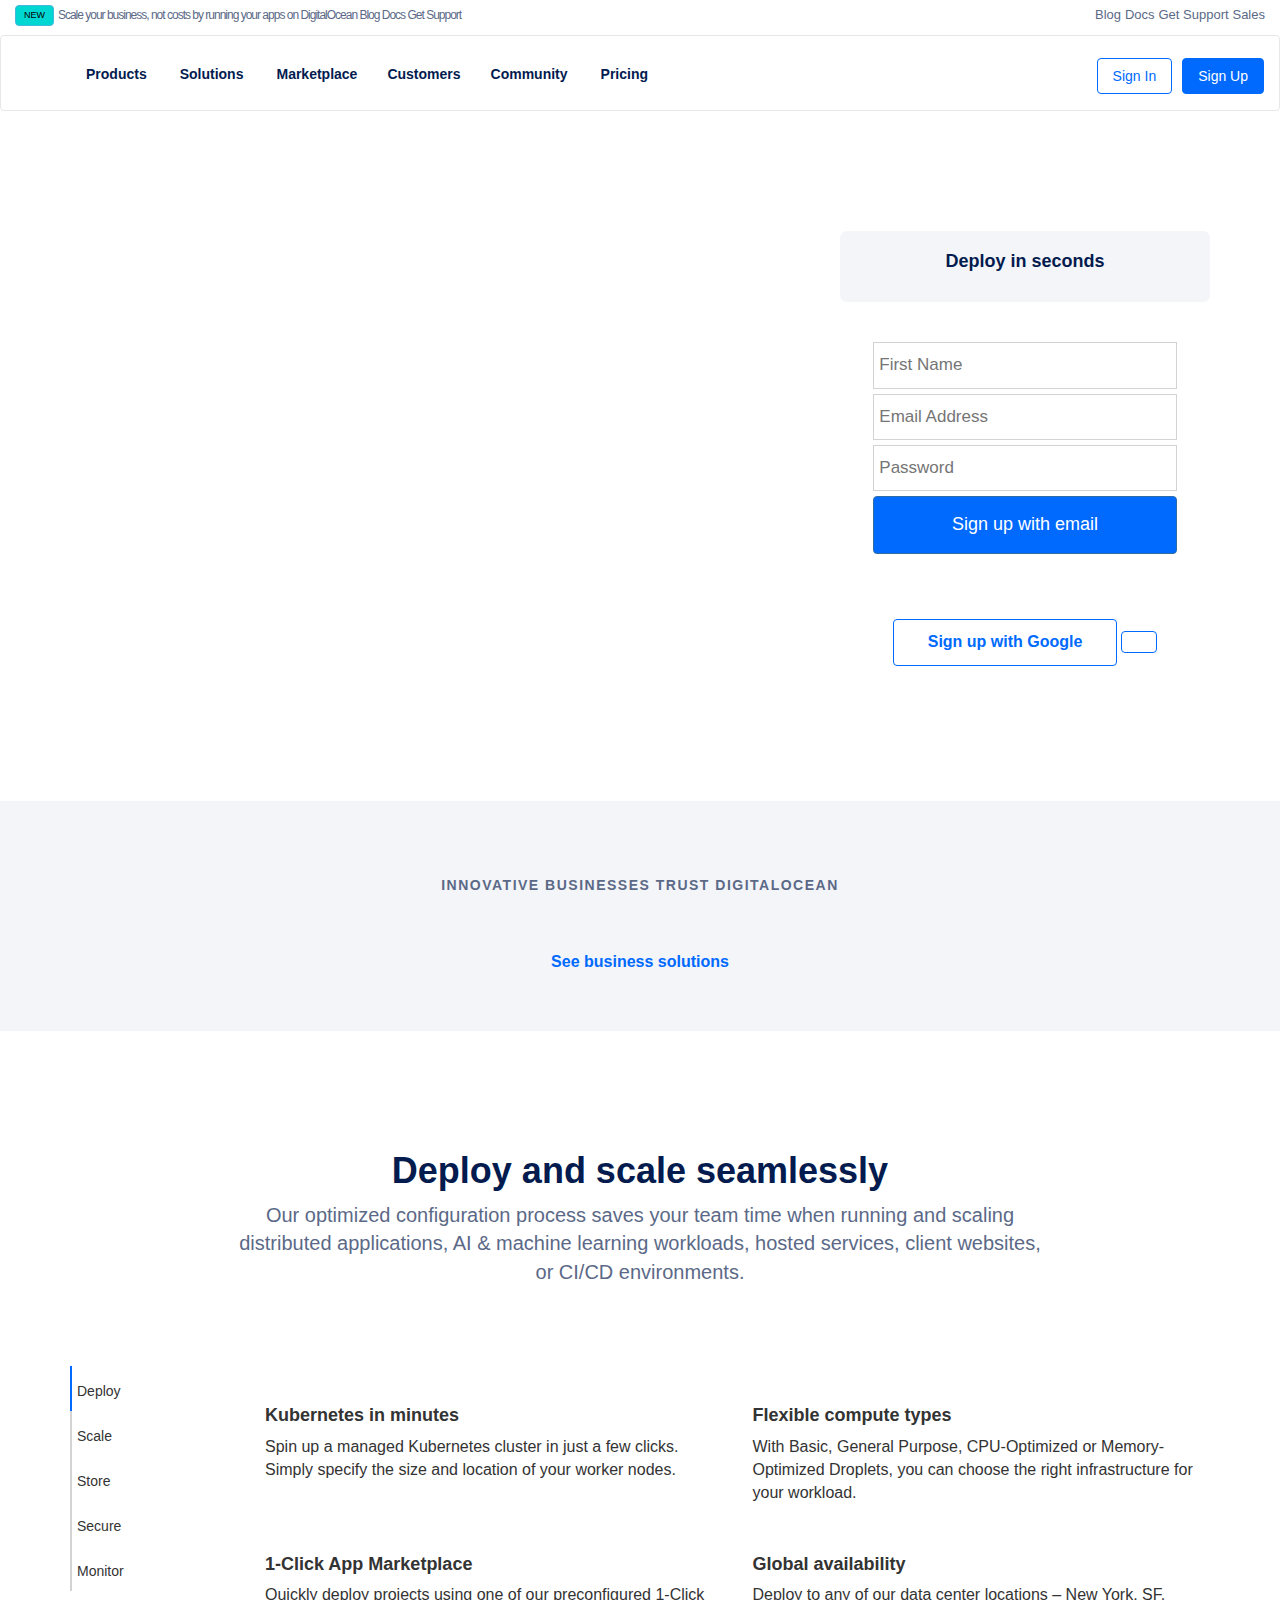
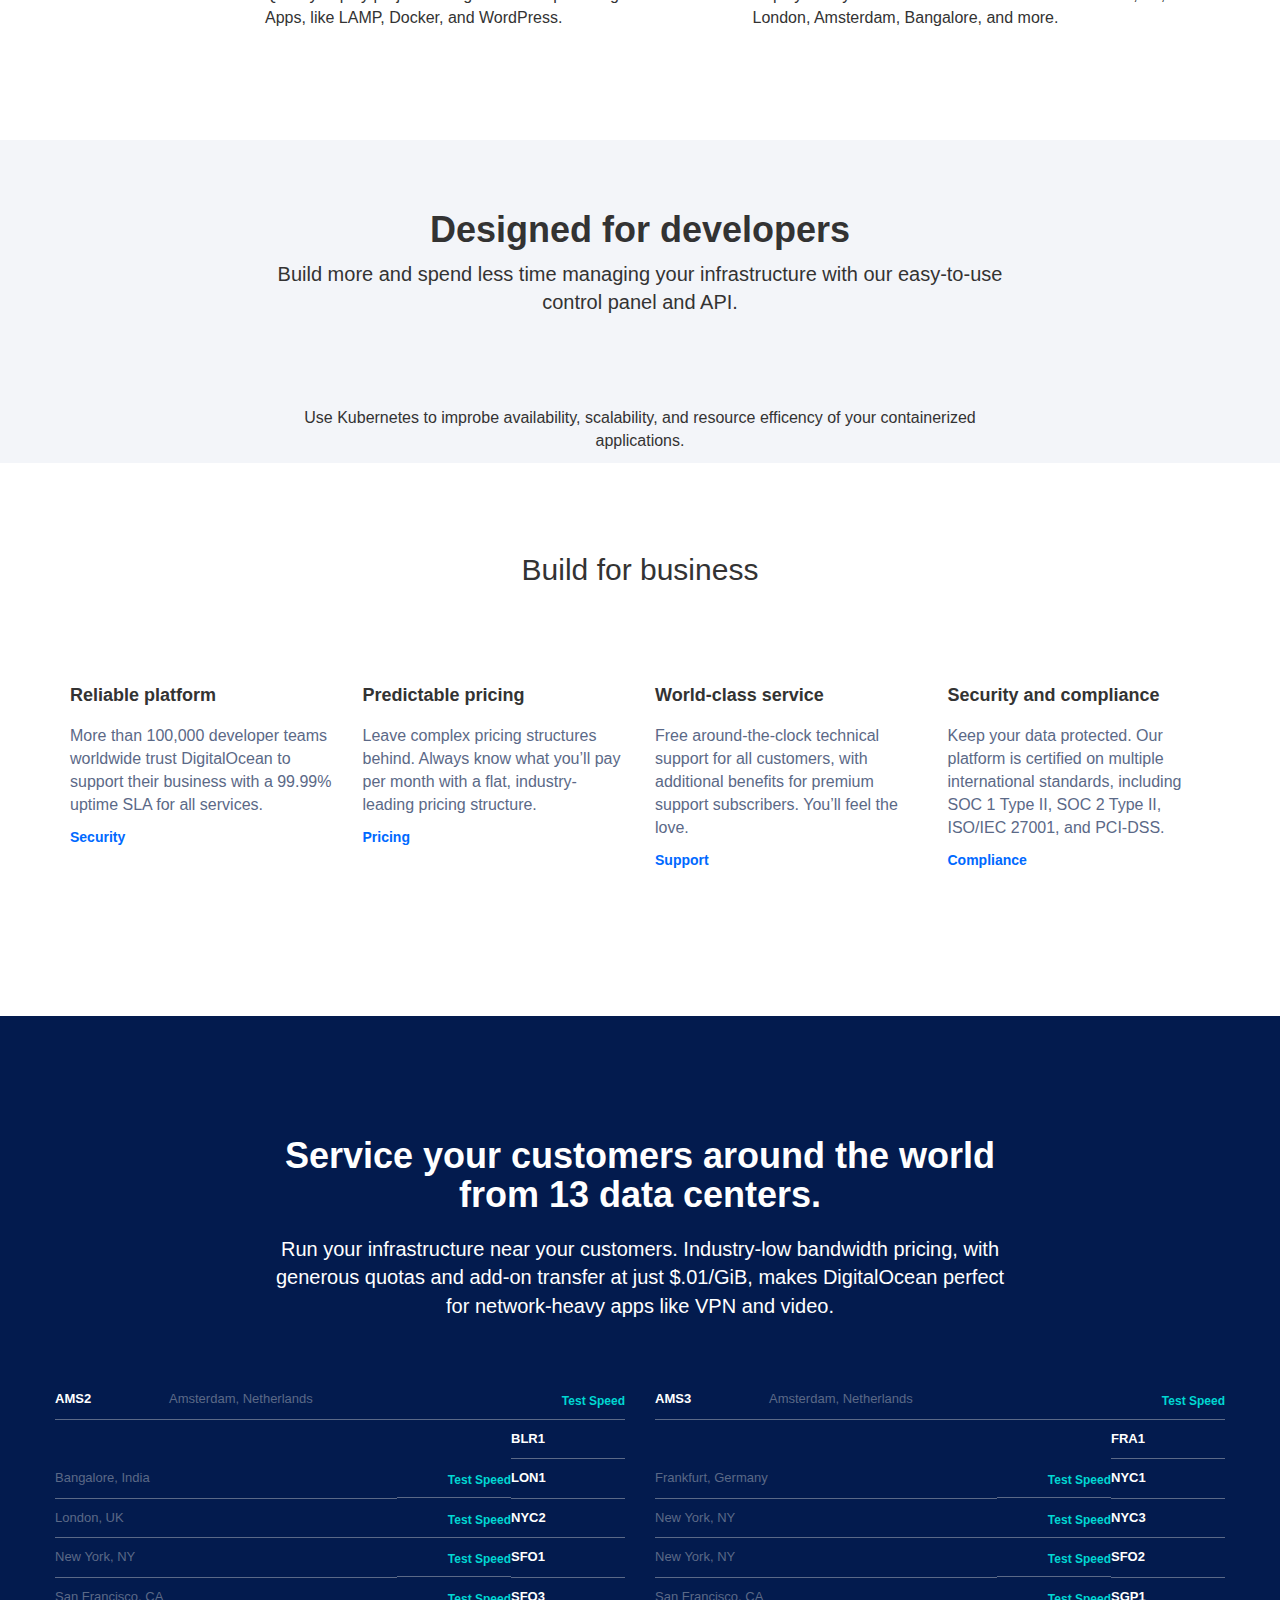
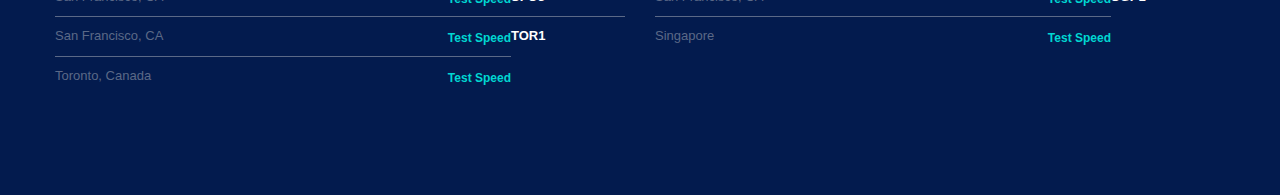
==== commit c33fd520: "concluso sezione around the world" ====
--- a/index.html
+++ b/index.html
@@ -289,90 +289,90 @@
             <div class="container">
                 <div class="row">
                     <div class="col-xs-12">
-                        <h2>Service your customers around the world from 13 data centers.</h2>
-                        <p>Run your infrastructure near your customers. Industry-low bandwidth pricing, with generous quotas and add-on transfer at just $.01/GiB, makes DigitalOcean perfect for network-heavy apps like VPN and video.</p>
+                        <div class="world-title">
+                            <h2>Service your customers around the world from 13 data centers.</h2>
+                        </div>
+
+                        <div class="world-paragraph">
+                            <p>Run your infrastructure near your customers. Industry-low bandwidth pricing, with generous quotas and add-on transfer at just $.01/GiB, makes DigitalOcean perfect for network-heavy apps like VPN and video.</p>
+                        </div>
 
                     </div>
                     <div class="row">
+                        <div class="col-xs-12 col-md-6">
+                            <div class="table-left">
+                                <ul>
+                                    <li>
+                                        <span class="code text-uppercase">ams2</span>
+                                        <span class="city">Amsterdam, Netherlands</span>
+                                        <span class="speed"><a href="#">Test Speed <i class="fas fa-chevron-right"></i></a></span>
+                                    </li>
+                                    <li>
+                                        <span class="code text-uppercase">blr1</span>
+                                        <span class="city">Bangalore, India</span>
+                                        <span class="speed"><a href="#">Test Speed <i class="fas fa-chevron-right"></i></a></span>
+                                    </li>
+                                    <li>
+                                        <span class="code text-uppercase">lon1</span>
+                                        <span class="city">London, UK</span>
+                                        <span class="speed"><a href="#">Test Speed <i class="fas fa-chevron-right"></i></a></span>
+                                    </li>
+                                    <li>
+                                        <span class="code text-uppercase">nyc2</span>
+                                        <span class="city">New York, NY</span>
+                                        <span class="speed"><a href="#">Test Speed <i class="fas fa-chevron-right"></i></a></span>
+                                    </li>
+                                    <li>
+                                        <span class="code text-uppercase">sfo1</span>
+                                        <span class="city">San Francisco, CA</span>
+                                        <span class="speed"><a href="#">Test Speed <i class="fas fa-chevron-right"></i></a></span>
+                                    </li>
+                                    <li>
+                                        <span class="code text-uppercase">sfo3</span>
+                                        <span class="city">San Francisco, CA</span>
+                                        <span class="speed"><a href="#">Test Speed <i class="fas fa-chevron-right"></i></a></span>
+                                    </li>
+                                    <li>
+                                        <span id="tor" class="code text-uppercase">tor1</span>
+                                        <span id="tor" class="city">Toronto, Canada</span>
+                                        <span id="tor" class="speed"><a href="#">Test Speed <i class="fas fa-chevron-right"></i></a></span>
+                                    </li>
+                                </ul>
+
+                            </div>
+                        </div>
                         <div class="col-xs-12 col-md-6">
                             <div class="table-right">
                                 <ul>
                                     <li>
-                                        <span class="code text-uppercase">ams2</span>
+                                        <span class="code text-uppercase">ams3</span>
                                         <span class="city">Amsterdam, Netherlands</span>
                                         <span class="speed"><a href="#">Test Speed <i class="fas fa-chevron-right"></i></a></span>
                                     </li>
                                     <li>
-                                        <span class="code text-uppercase">blr1</span>
-                                        <span class="city">Bangalore, India</span>
-                                        <span class="speed"><a href="#">Test Speed <i class="fas fa-chevron-right"></i></a></span>
-                                    </li>
-                                    <li>
-                                        <span class="code text-uppercase">lon1</span>
-                                        <span class="city">London, UK</span>
-                                        <span class="speed"><a href="#">Test Speed <i class="fas fa-chevron-right"></i></a></span>
-                                    </li>
-                                    <li>
-                                        <span class="code text-uppercase">nyc2</span>
+                                        <span class="code text-uppercase">fra1</span>
+                                        <span class="city">Frankfurt, Germany</span>
+                                        <span class="speed"><a href="#">Test Speed <i class="fas fa-chevron-right"></i></a></span>
+                                    </li>
+                                    <li>
+                                        <span class="code text-uppercase">nyc1</span>
                                         <span class="city">New York, NY</span>
                                         <span class="speed"><a href="#">Test Speed <i class="fas fa-chevron-right"></i></a></span>
                                     </li>
                                     <li>
-                                        <span class="code text-uppercase">sfo1</span>
+                                        <span class="code text-uppercase">nyc3</span>
+                                        <span class="city">New York, NY</span>
+                                        <span class="speed"><a href="#">Test Speed <i class="fas fa-chevron-right"></i></a></span>
+                                    </li>
+                                    <li>
+                                        <span class="code text-uppercase">sfo2</span>
                                         <span class="city">San Francisco, CA</span>
                                         <span class="speed"><a href="#">Test Speed <i class="fas fa-chevron-right"></i></a></span>
                                     </li>
                                     <li>
-                                        <span class="code text-uppercase">sfo3</span>
-                                        <span class="city">San Francisco, CA</span>
-                                        <span class="speed"><a href="#">Test Speed <i class="fas fa-chevron-right"></i></a></span>
-                                    </li>
-                                    <li>
-                                        <span class="code text-uppercase">tor1</span>
-                                        <span class="city">Toronto, Canada</span>
-                                        <span class="speed"><a href="#">Test Speed <i class="fas fa-chevron-right"></i></a></span>
-                                    </li>
-                                </ul>
-
-                            </div>
-                        </div>
-                        <div class="col-xs-12 col-md-6">
-                            <div class="table-right">
-                                <ul>
-                                    <li>
-                                        <span class="code text-uppercase">ams2</span>
-                                        <span class="city">Amsterdam, Netherlands</span>
-                                        <span class="speed"><a href="#">Test Speed <i class="fas fa-chevron-right"></i></a></span>
-                                    </li>
-                                    <li>
-                                        <span class="code text-uppercase">blr1</span>
-                                        <span class="city">Bangalore, India</span>
-                                        <span class="speed"><a href="#">Test Speed <i class="fas fa-chevron-right"></i></a></span>
-                                    </li>
-                                    <li>
-                                        <span class="code text-uppercase">lon1</span>
-                                        <span class="city">London, UK</span>
-                                        <span class="speed"><a href="#">Test Speed <i class="fas fa-chevron-right"></i></a></span>
-                                    </li>
-                                    <li>
-                                        <span class="code text-uppercase">nyc2</span>
-                                        <span class="city">New York, NY</span>
-                                        <span class="speed"><a href="#">Test Speed <i class="fas fa-chevron-right"></i></a></span>
-                                    </li>
-                                    <li>
-                                        <span class="code text-uppercase">sfo1</span>
-                                        <span class="city">San Francisco, CA</span>
-                                        <span class="speed"><a href="#">Test Speed <i class="fas fa-chevron-right"></i></a></span>
-                                    </li>
-                                    <li>
-                                        <span class="code text-uppercase">sfo3</span>
-                                        <span class="city">San Francisco, CA</span>
-                                        <span class="speed"><a href="#">Test Speed <i class="fas fa-chevron-right"></i></a></span>
-                                    </li>
-                                    <li>
-                                        <span class="code text-uppercase">tor1</span>
-                                        <span class="city">Toronto, Canada</span>
-                                        <span class="speed"><a href="#">Test Speed <i class="fas fa-chevron-right"></i></a></span>
+                                        <span id="sgp" class="code text-uppercase">sgp1</span>
+                                        <span id="sgp" class="city">Singapore</span>
+                                        <span id="sgp" class="speed"><a href="#">Test Speed <i class="fas fa-chevron-right"></i></a></span>
                                     </li>
                                 </ul>
 
--- a/style.css
+++ b/style.css
@@ -420,7 +420,10 @@
 }
 /* -----------------------------------world-------------- */
 .world{
+    padding: 100px 0;
     background: #031b4e url(https://prismic-io.s3.amazonaws.com/www-static/bb563ec9-49ef-4ceb-8468-da84f1509fcc_bg-map-solid.svg);
+    background-size: cover;
+    background-position: center;
     color: white;
 }
 .world ul{
@@ -428,12 +431,31 @@
 }
 .world span{
     display: inline-block;
+}
+
+.world-title{
+    padding: 0px 170px;
+    text-align: center;
+}
+
+.world-title h2{
+    font-size: 36px;
+    font-weight: 600;
+}
+
+.world-paragraph{
+    font-size: 20px;
+    text-align: center;
+    padding: 0 192px;
+    padding-top: 10px;
+    padding-bottom: 40px;
 }
 
 .code,
 .city,
 .speed{
     float: left;
+    padding: 10px 0;
 }
 
 .code,
@@ -444,12 +466,19 @@
 .code{
     font-size: 13px;
     font-weight: 800;
+    border-bottom: 1px solid #5b6987;
 }
 
 .city{
     width: 60%;
     color: #5b6987;
     font-size: 13px;
+    border-bottom: 1px solid #5b6987;
+}
+.speed{
+    text-align: right;
+    border-bottom: 1px solid #5b6987;
+    padding-bottom: 8px;
 }
 
 .speed a{
@@ -458,7 +487,13 @@
     font-size: 12px;
     font-weight: 600;
 }
-
+#tor{
+    border: 0;
+}
+
+#sgp{
+    border: none;
+}
 @media (max-width: 480px) {
     .container-features p{
         padding: 0;
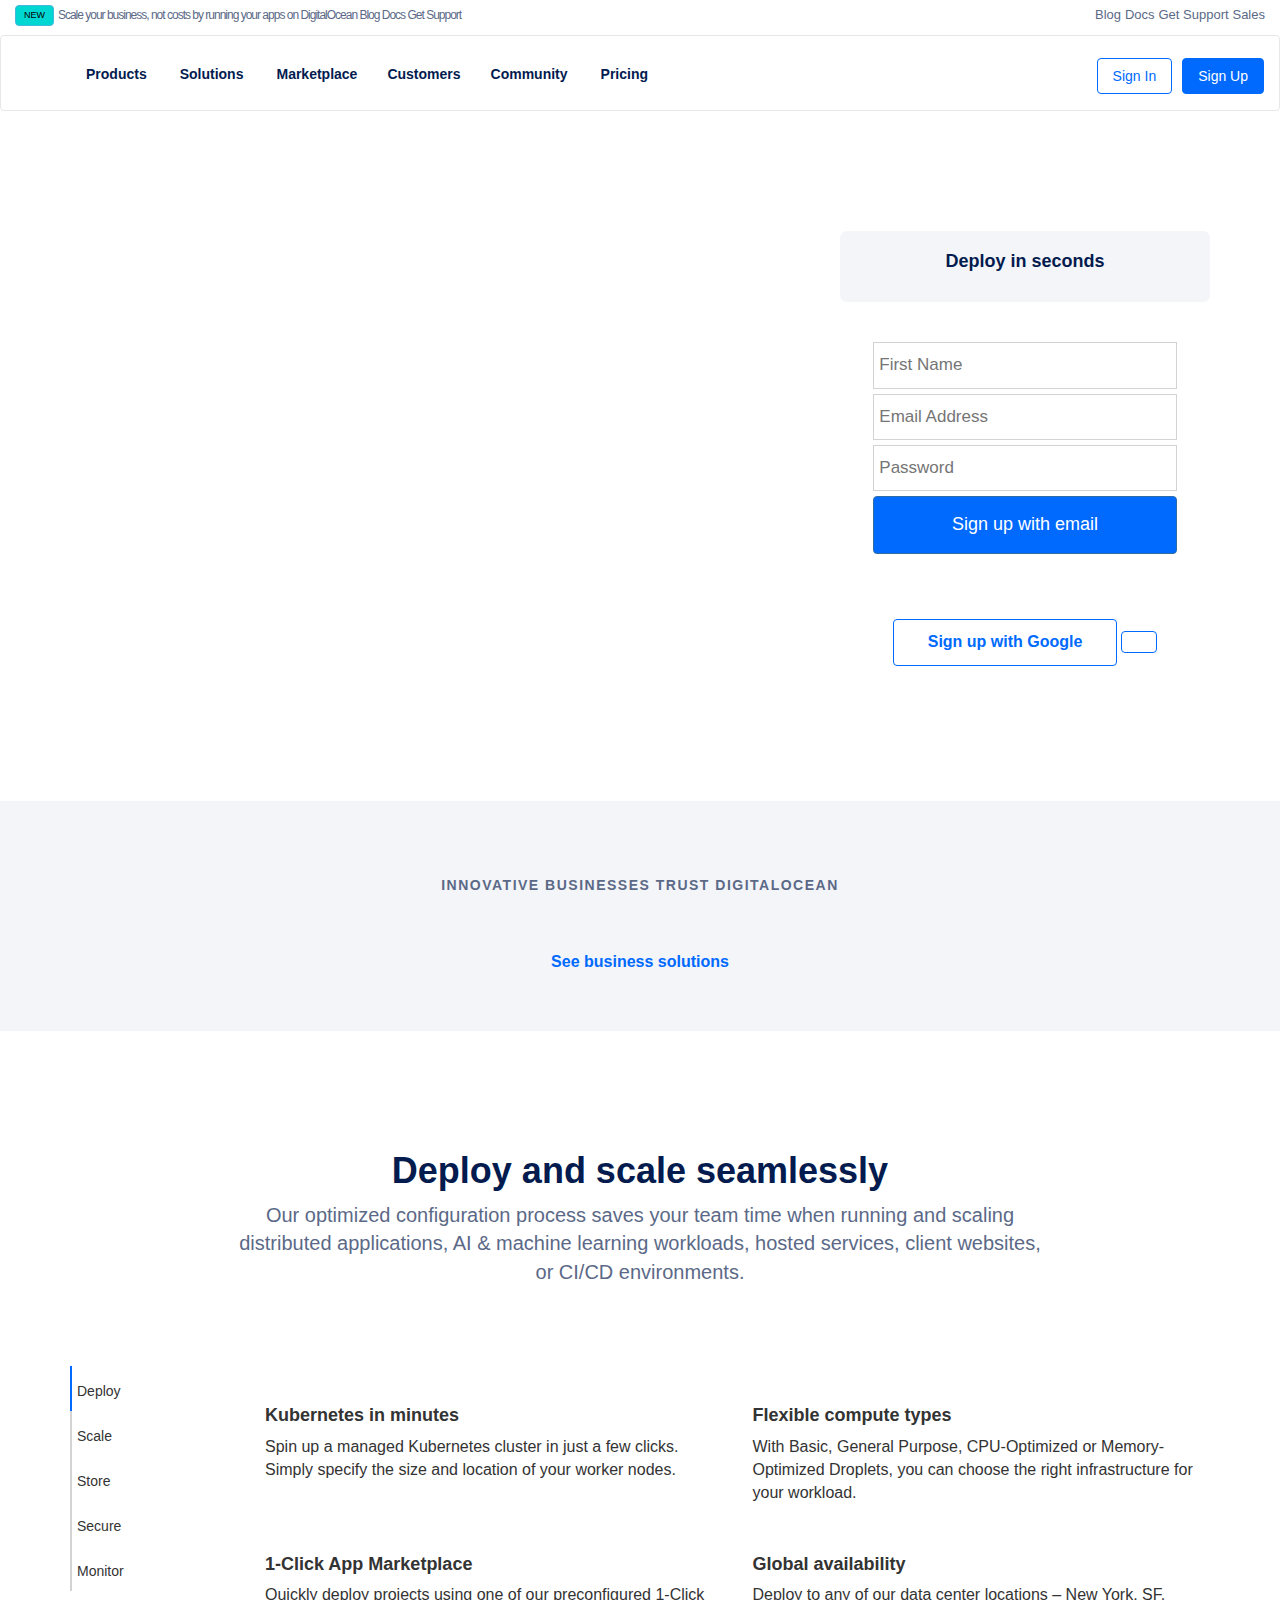
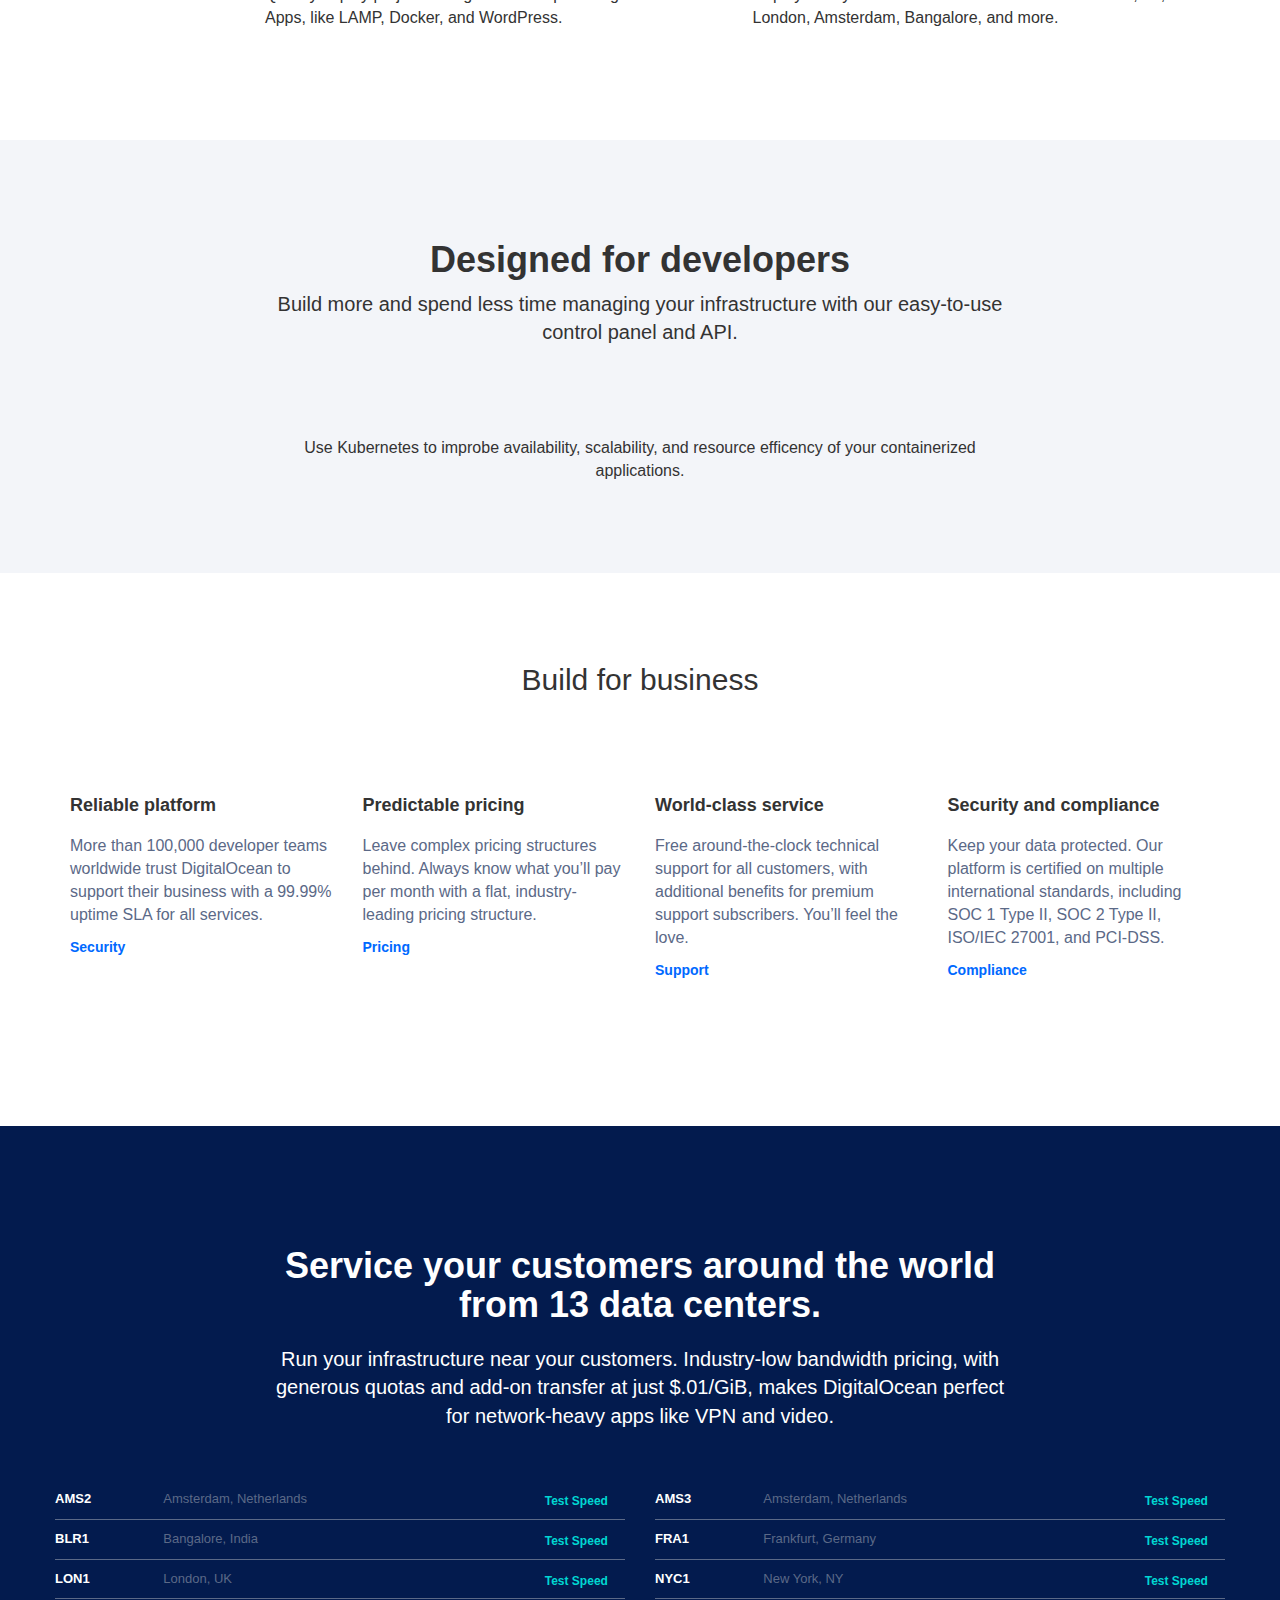
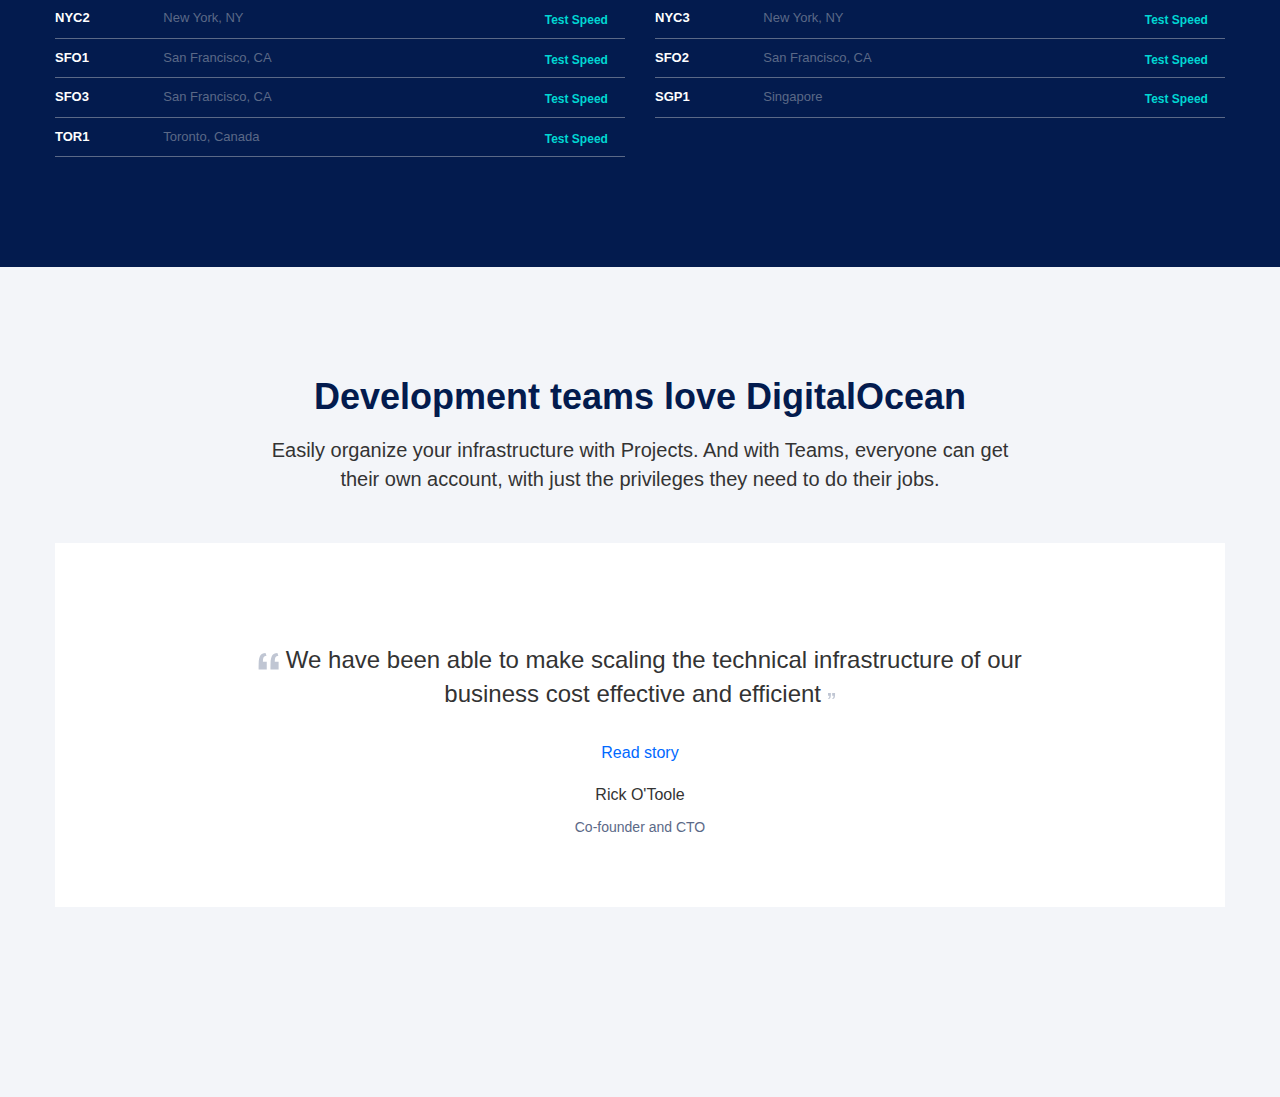
==== commit 21757788: "aggiunto sezione teams" ====
--- a/index.html
+++ b/index.html
@@ -286,7 +286,7 @@
         </div>
 
         <div class="world">
-            <div class="container">
+             <div class="container">
                 <div class="row">
                     <div class="col-xs-12">
                         <div class="world-title">
@@ -303,39 +303,60 @@
                             <div class="table-left">
                                 <ul>
                                     <li>
-                                        <span class="code text-uppercase">ams2</span>
-                                        <span class="city">Amsterdam, Netherlands</span>
-                                        <span class="speed"><a href="#">Test Speed <i class="fas fa-chevron-right"></i></a></span>
-                                    </li>
-                                    <li>
-                                        <span class="code text-uppercase">blr1</span>
-                                        <span class="city">Bangalore, India</span>
-                                        <span class="speed"><a href="#">Test Speed <i class="fas fa-chevron-right"></i></a></span>
-                                    </li>
-                                    <li>
-                                        <span class="code text-uppercase">lon1</span>
-                                        <span class="city">London, UK</span>
-                                        <span class="speed"><a href="#">Test Speed <i class="fas fa-chevron-right"></i></a></span>
-                                    </li>
-                                    <li>
-                                        <span class="code text-uppercase">nyc2</span>
-                                        <span class="city">New York, NY</span>
-                                        <span class="speed"><a href="#">Test Speed <i class="fas fa-chevron-right"></i></a></span>
-                                    </li>
-                                    <li>
-                                        <span class="code text-uppercase">sfo1</span>
-                                        <span class="city">San Francisco, CA</span>
-                                        <span class="speed"><a href="#">Test Speed <i class="fas fa-chevron-right"></i></a></span>
-                                    </li>
-                                    <li>
-                                        <span class="code text-uppercase">sfo3</span>
-                                        <span class="city">San Francisco, CA</span>
-                                        <span class="speed"><a href="#">Test Speed <i class="fas fa-chevron-right"></i></a></span>
-                                    </li>
-                                    <li>
-                                        <span id="tor" class="code text-uppercase">tor1</span>
-                                        <span id="tor" class="city">Toronto, Canada</span>
-                                        <span id="tor" class="speed"><a href="#">Test Speed <i class="fas fa-chevron-right"></i></a></span>
+                                        <div class="line">
+                                            <span class="code text-uppercase">ams2</span>
+                                            <span class="city">Amsterdam, Netherlands</span>
+                                            <span class="speed"><a href="#">Test Speed <i class="fas fa-chevron-right"></i></a></span>
+
+                                        </div>
+                                    </li>
+                                    <li>
+                                        <div class="line">
+                                            <span class="code text-uppercase">blr1</span>
+                                            <span class="city">Bangalore, India</span>
+                                            <span class="speed"><a href="#">Test Speed <i class="fas fa-chevron-right"></i></a></span>
+
+                                        </div>
+                                    </li>
+                                    <li>
+                                        <div class="line">
+                                            <span class="code text-uppercase">lon1</span>
+                                            <span class="city">London, UK</span>
+                                            <span class="speed"><a href="#">Test Speed <i class="fas fa-chevron-right"></i></a></span>
+
+                                        </div>
+                                    </li>
+                                    <li>
+                                        <div class="line">
+                                            <span class="code text-uppercase">nyc2</span>
+                                            <span class="city">New York, NY</span>
+                                            <span class="speed"><a href="#">Test Speed <i class="fas fa-chevron-right"></i></a></span>
+
+                                        </div>
+                                    </li>
+                                    <li>
+                                        <div class="line">
+                                            <span class="code text-uppercase">sfo1</span>
+                                            <span class="city">San Francisco, CA</span>
+                                            <span class="speed"><a href="#">Test Speed <i class="fas fa-chevron-right"></i></a></span>
+
+                                        </div>
+                                    </li>
+                                    <li>
+                                        <div class="line">
+                                            <span class="code text-uppercase">sfo3</span>
+                                            <span class="city">San Francisco, CA</span>
+                                            <span class="speed"><a href="#">Test Speed <i class="fas fa-chevron-right"></i></a></span>
+
+                                        </div>
+                                    </li>
+                                    <li>
+                                        <div class="line">
+                                            <span id="tor" class="code text-uppercase">tor1</span>
+                                            <span id="tor" class="city">Toronto, Canada</span>
+                                            <span id="tor" class="speed"><a href="#">Test Speed <i class="fas fa-chevron-right"></i></a></span>
+
+                                        </div>
                                     </li>
                                 </ul>
 
@@ -345,37 +366,92 @@
                             <div class="table-right">
                                 <ul>
                                     <li>
-                                        <span class="code text-uppercase">ams3</span>
-                                        <span class="city">Amsterdam, Netherlands</span>
-                                        <span class="speed"><a href="#">Test Speed <i class="fas fa-chevron-right"></i></a></span>
-                                    </li>
-                                    <li>
-                                        <span class="code text-uppercase">fra1</span>
-                                        <span class="city">Frankfurt, Germany</span>
-                                        <span class="speed"><a href="#">Test Speed <i class="fas fa-chevron-right"></i></a></span>
-                                    </li>
-                                    <li>
-                                        <span class="code text-uppercase">nyc1</span>
-                                        <span class="city">New York, NY</span>
-                                        <span class="speed"><a href="#">Test Speed <i class="fas fa-chevron-right"></i></a></span>
-                                    </li>
-                                    <li>
-                                        <span class="code text-uppercase">nyc3</span>
-                                        <span class="city">New York, NY</span>
-                                        <span class="speed"><a href="#">Test Speed <i class="fas fa-chevron-right"></i></a></span>
-                                    </li>
-                                    <li>
-                                        <span class="code text-uppercase">sfo2</span>
-                                        <span class="city">San Francisco, CA</span>
-                                        <span class="speed"><a href="#">Test Speed <i class="fas fa-chevron-right"></i></a></span>
-                                    </li>
-                                    <li>
-                                        <span id="sgp" class="code text-uppercase">sgp1</span>
-                                        <span id="sgp" class="city">Singapore</span>
-                                        <span id="sgp" class="speed"><a href="#">Test Speed <i class="fas fa-chevron-right"></i></a></span>
-                                    </li>
+                                        <div class="line">
+                                            <span class="code text-uppercase">ams3</span>
+                                            <span class="city">Amsterdam, Netherlands</span>
+                                            <span class="speed"><a href="#">Test Speed <i class="fas fa-chevron-right"></i></a></span>
+
+                                        </div>
+                                    </li>
+                                    <li>
+                                        <div class="line">
+                                            <span class="code text-uppercase">fra1</span>
+                                            <span class="city">Frankfurt, Germany</span>
+                                            <span class="speed"><a href="#">Test Speed <i class="fas fa-chevron-right"></i></a></span>
+
+                                        </div>
+                                    </li>
+                                    <li>
+                                        <div class="line">
+                                            <span class="code text-uppercase">nyc1</span>
+                                            <span class="city">New York, NY</span>
+                                            <span class="speed"><a href="#">Test Speed <i class="fas fa-chevron-right"></i></a></span>
+
+                                        </div>
+                                    </li>
+                                    <li>
+                                        <div class="line">
+                                            <span class="code text-uppercase">nyc3</span>
+                                            <span class="city">New York, NY</span>
+                                            <span class="speed"><a href="#">Test Speed <i class="fas fa-chevron-right"></i></a></span>
+
+                                        </div>
+                                    </li>
+                                    <li>
+                                        <div class="line">
+                                            <span class="code text-uppercase">sfo2</span>
+                                            <span class="city">San Francisco, CA</span>
+                                            <span class="speed"><a href="#">Test Speed <i class="fas fa-chevron-right"></i></a></span>
+
+                                        </div>
+                                    </li>
+                                    <li>
+                                        <div class="line">
+                                            <span id="sgp" class="code text-uppercase">sgp1</span>
+                                            <span id="sgp" class="city">Singapore</span>
+                                            <span id="sgp" class="speed"><a href="#">Test Speed <i class="fas fa-chevron-right"></i></a></span>
+
+                                        </div>
+                                    </li>
+
+
                                 </ul>
 
+                            </div>
+                        </div>
+                    </div>
+                </div>
+            </div>
+        </div>
+
+        <div class="teams">
+            <div class="container">
+                <div class="row">
+                    <div class="col-xs-12">
+                        <div class="team-title">
+                            <h2>Development teams love DigitalOcean</h2>
+                            <p>Easily organize your infrastructure with Projects. And with Teams, everyone can get their own account, with just the privileges they need to do their jobs.</p>
+                        </div>
+                    </div>
+                    <div class="row">
+                        <div class="col-xs-12">
+                            <div class="statement">
+                                <div class="img-rocker">
+                                    <img src="https://images.prismic.io/www-static/16673e66-0c2f-417b-88bb-f02cc12b8fda_rockerbox-logo-51462da2.png?auto=compress,format" alt="">
+
+                                </div>
+                                <p> <img src="[data-uri]" alt=""> We have been able to make scaling the technical infrastructure of our business cost effective and efficient <img src="[data-uri]" alt="">
+                                </p>
+
+                                <p><a href="#">Read story</a></p>
+                                <p>Rick O'Toole</p>
+                                <p>Co-founder and CTO</p>
+                            </div>
+
+                            <div class="dots-3">
+                                <i class="fas fa-circle"></i>
+                                <i class="far fa-circle"></i>
+                                <i class="far fa-circle"></i>
                             </div>
                         </div>
                     </div>
--- a/style.css
+++ b/style.css
@@ -340,6 +340,7 @@
 }
 /* --------------------------Developers---------------------- */
 .developers{
+    padding: 80px 0;
     text-align: center;
     background-color: #f3f5f9;
 }
@@ -348,7 +349,6 @@
 }
 
 .container-carousel h2{
-    padding-top: 50px;
     font-size: 36px;
     font-weight: 600;
 }
@@ -387,6 +387,10 @@
     transform: translateY(-55%);
 }
 
+.dots{
+    text-align: center;
+}
+
 .dots i{
     font-size: 10px;
     color: #0069ff;
@@ -451,6 +455,16 @@
     padding-bottom: 40px;
 }
 
+.line{
+    border-bottom: 1px solid #5b6987;
+}
+
+.line::after{
+    content: "";
+    display: table;
+    clear: both;
+}
+
 .code,
 .city,
 .speed{
@@ -460,24 +474,24 @@
 
 .code,
 .speed{
-    width: 20%;
+    width: 19%;
 }
 
 .code{
     font-size: 13px;
     font-weight: 800;
-    border-bottom: 1px solid #5b6987;
+    /* border-bottom: 1px solid #5b6987; */
 }
 
 .city{
-    width: 60%;
+    width: 59%;
     color: #5b6987;
     font-size: 13px;
-    border-bottom: 1px solid #5b6987;
+    /* border-bottom: 1px solid #5b6987; */
 }
 .speed{
     text-align: right;
-    border-bottom: 1px solid #5b6987;
+    /* border-bottom: 1px solid #5b6987; */
     padding-bottom: 8px;
 }
 
@@ -493,6 +507,74 @@
 
 #sgp{
     border: none;
+}
+
+/* -------------------------------teams-------------- */
+.teams{
+    padding: 90px 0;
+    background-color: #f3f5f9
+
+}
+.team-title{
+    text-align: center;
+}
+.team-title h2{
+    font-size: 36PX;
+    font-weight: 600;
+    color: #031b4e
+}
+
+.team-title p{
+    font-size: 20px;
+    padding: 0px 180px;
+    padding-top: 9px;
+    padding-bottom: 40px;
+}
+
+.img-rocker{
+    margin: auto;
+    max-width: 200px;
+}
+
+.img-rocker img{
+    width: 100%;
+}
+
+.statement{
+    padding: 60px 0;
+    text-align: center;
+    background-color: white;
+}
+
+.statement p:nth-child(2){
+    padding: 20px 153px;
+    font-size: 24px;
+}
+
+.statement p:nth-child(3) a{
+    text-decoration: none;
+    color: #0069ff;
+    font-size: 16px;
+}
+
+.statement p:nth-child(4){
+    padding-top: 10px;
+    font-size: 16px;
+}
+
+.statement p:nth-child(5){
+    font-size: 14px;
+    color: #5b6987;
+}
+
+.dots-3{
+    padding: 50px 0;
+    text-align: center;
+}
+
+.dots-3 i{
+    font-size: 10px;
+    color: #0069ff;
 }
 @media (max-width: 480px) {
     .container-features p{
@@ -529,8 +611,25 @@
         padding: 0px;
     }
 
+    .container-carousel::after{
+        display: none;
+    }
+
+    .container-carousel::before{
+        display: none;
+    }
+
     .business-card{
         text-align: center;
+    }
+
+    .world-title{
+        padding: 0;
+    }
+
+    .world-paragraph{
+        padding-left: 0;
+        padding-right: 0;
     }
 }
 
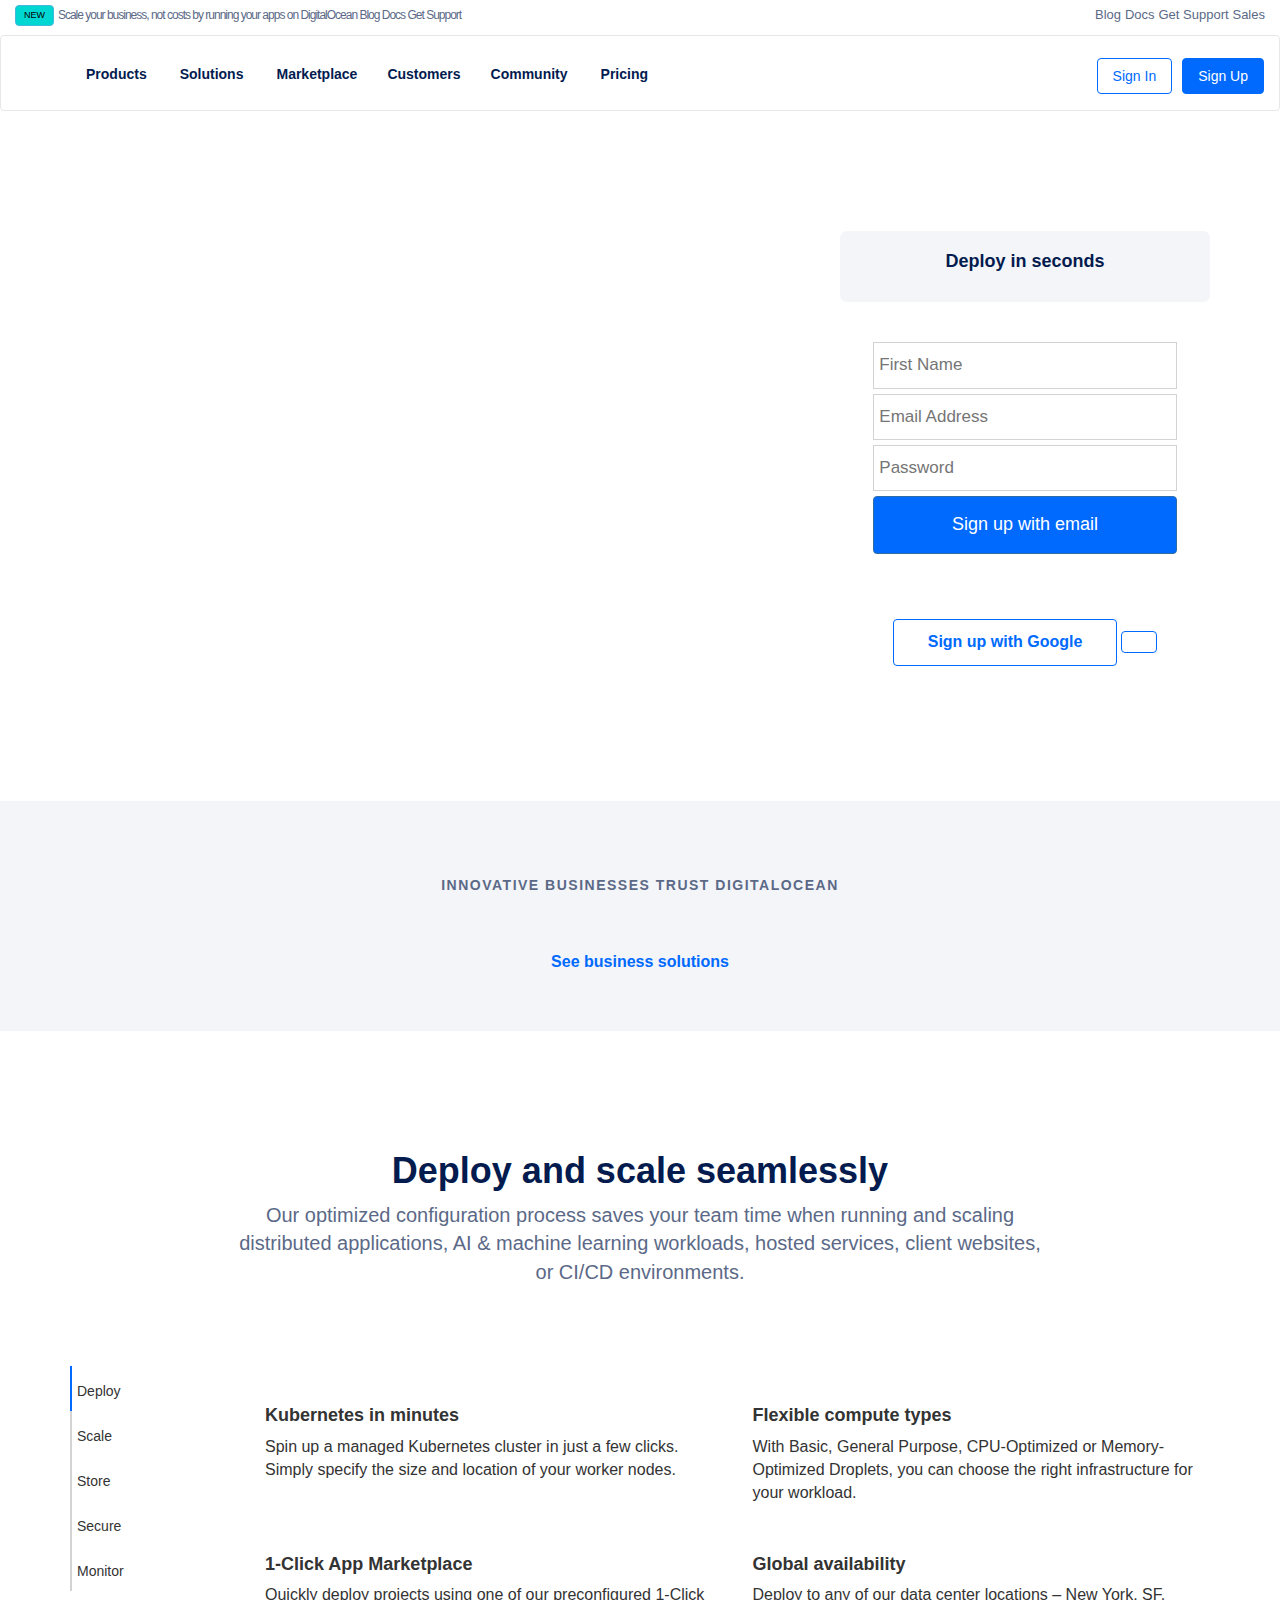
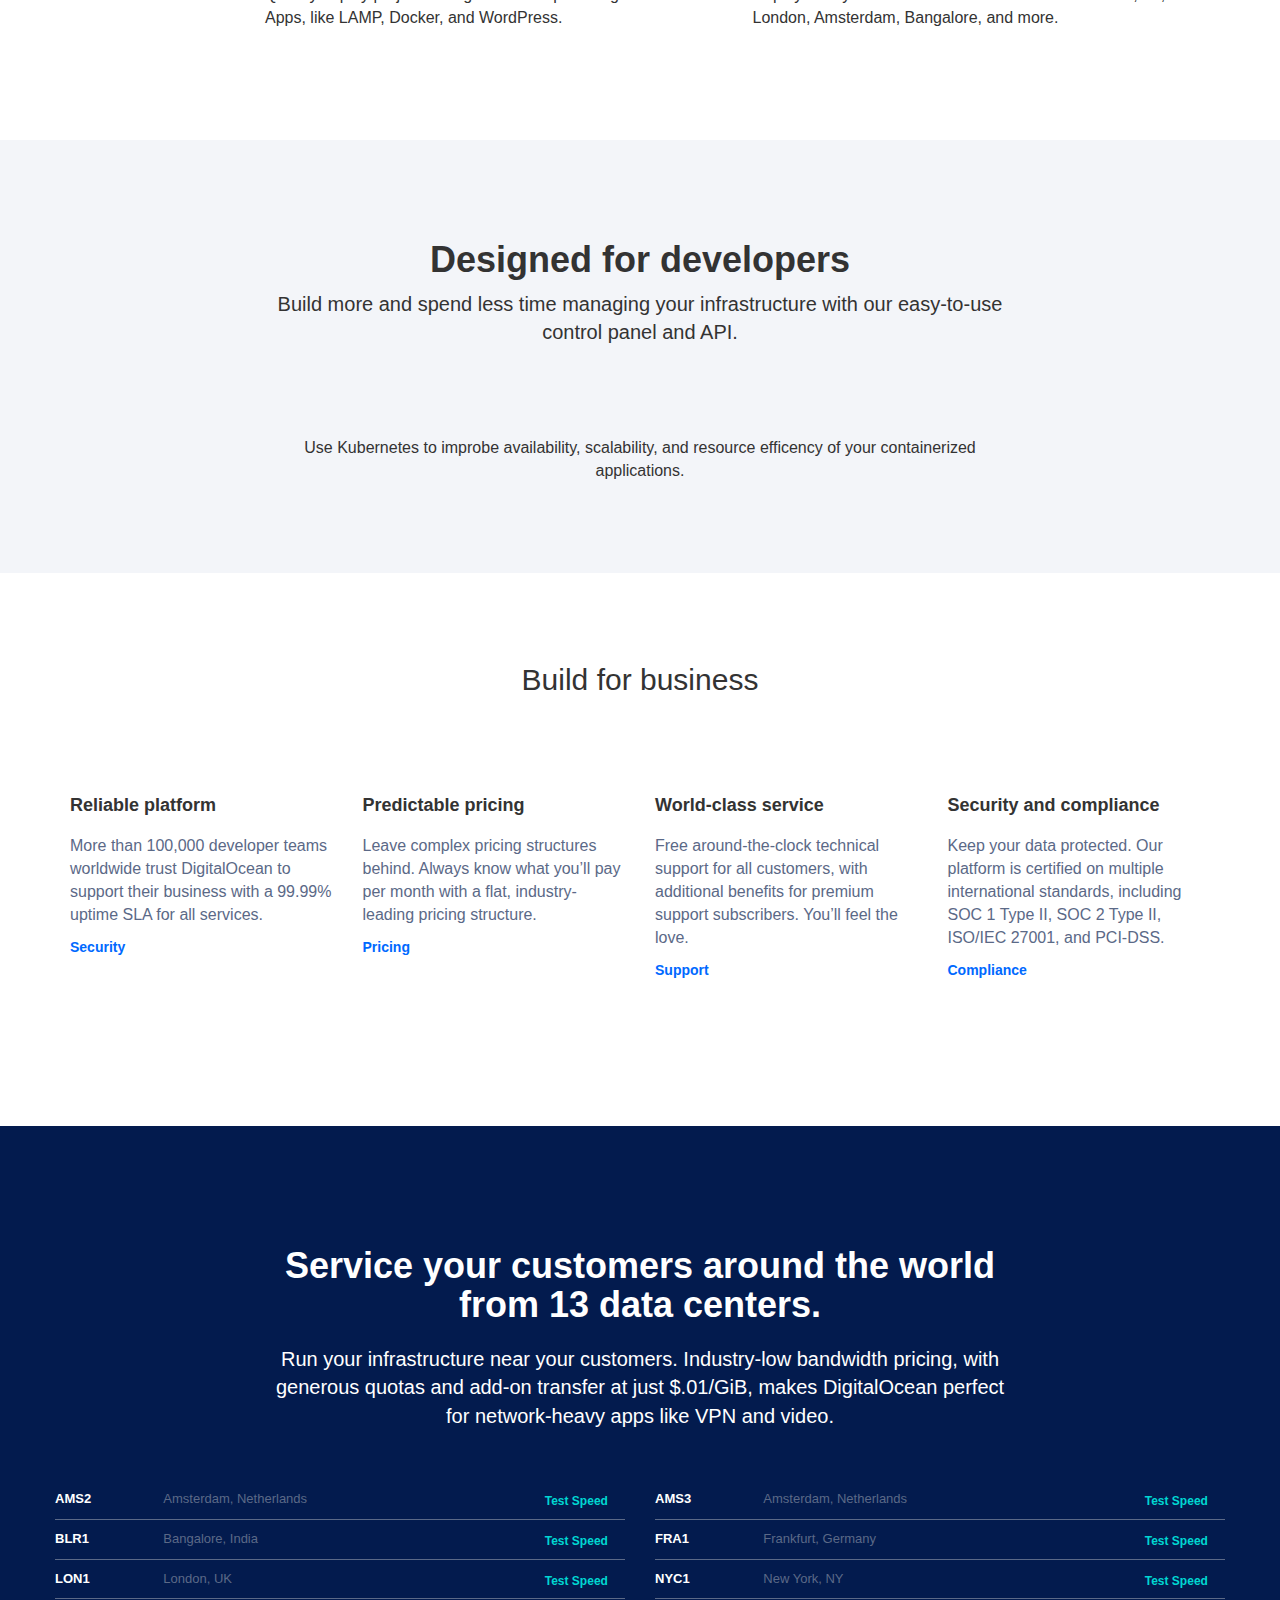
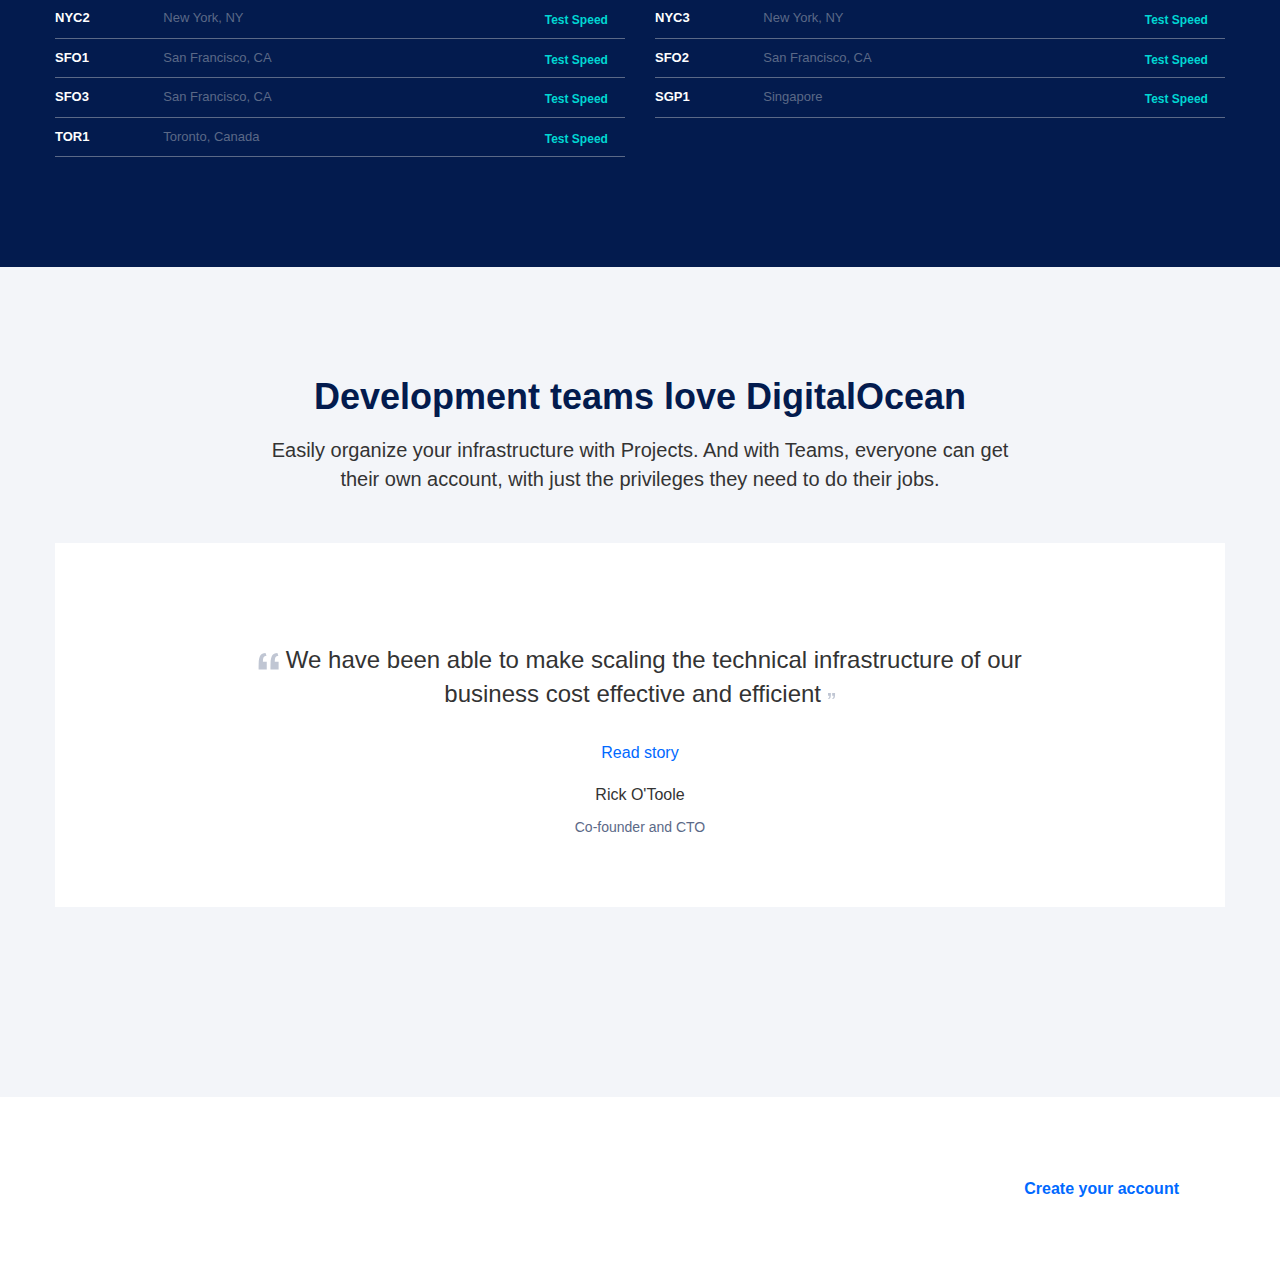
==== commit 3cf8d425: "aggiunto sezione get started" ====
--- a/index.html
+++ b/index.html
@@ -458,5 +458,25 @@
                 </div>
             </div>
         </div>
+
+        <div class="get-started">
+            <div class="container">
+                <div class="row">
+                    <div class="col-xs-12 col-md-6">
+                        <div class="get-started-left">
+                            <h2>Get started now</h2>
+                        </div>
+                    </div>
+                    <div class="col-xs-12 col-md-6">
+                        <div class="get-started-right">
+                            <div class="btn btn-light">
+                                <span>Create your account</span>
+                            </div>
+
+                        </div>
+                    </div>
+                </div>
+            </div>
+        </div>
     </body>
 </html>
--- a/style.css
+++ b/style.css
@@ -576,6 +576,29 @@
     font-size: 10px;
     color: #0069ff;
 }
+/* ---------------------------------get-started-------------- */
+.get-started{
+    padding: 60px 0;
+    color: white;
+    background-image: url(https://prismic-io.s3.amazonaws.com/www-static/b4ba92a9-0956-484b-9a3f-68ef4d550fd4_bg-home-cta.svg);
+}
+
+.get-started-left h2{
+    font-size: 36px;
+    font-weight: 600;
+}
+
+.get-started-right{
+    text-align: right;
+}
+
+.get-started-right .btn{
+    padding: 20px 30px;
+    font-size: 16px;
+    font-weight: 600;
+    color: #0069ff;
+    background-color: white;
+}
 @media (max-width: 480px) {
     .container-features p{
         padding: 0;
@@ -631,6 +654,20 @@
         padding-left: 0;
         padding-right: 0;
     }
+
+    .statement p:nth-child(2){
+        padding: 20px 0;
+    }
+
+    .team-title p{
+        padding-left: 0;
+        padding-right: 0;
+    }
+
+    .get-started-left,
+    .get-started-right{
+        text-align: center;
+    }
 }
 
 @media (min-width: 768px) {
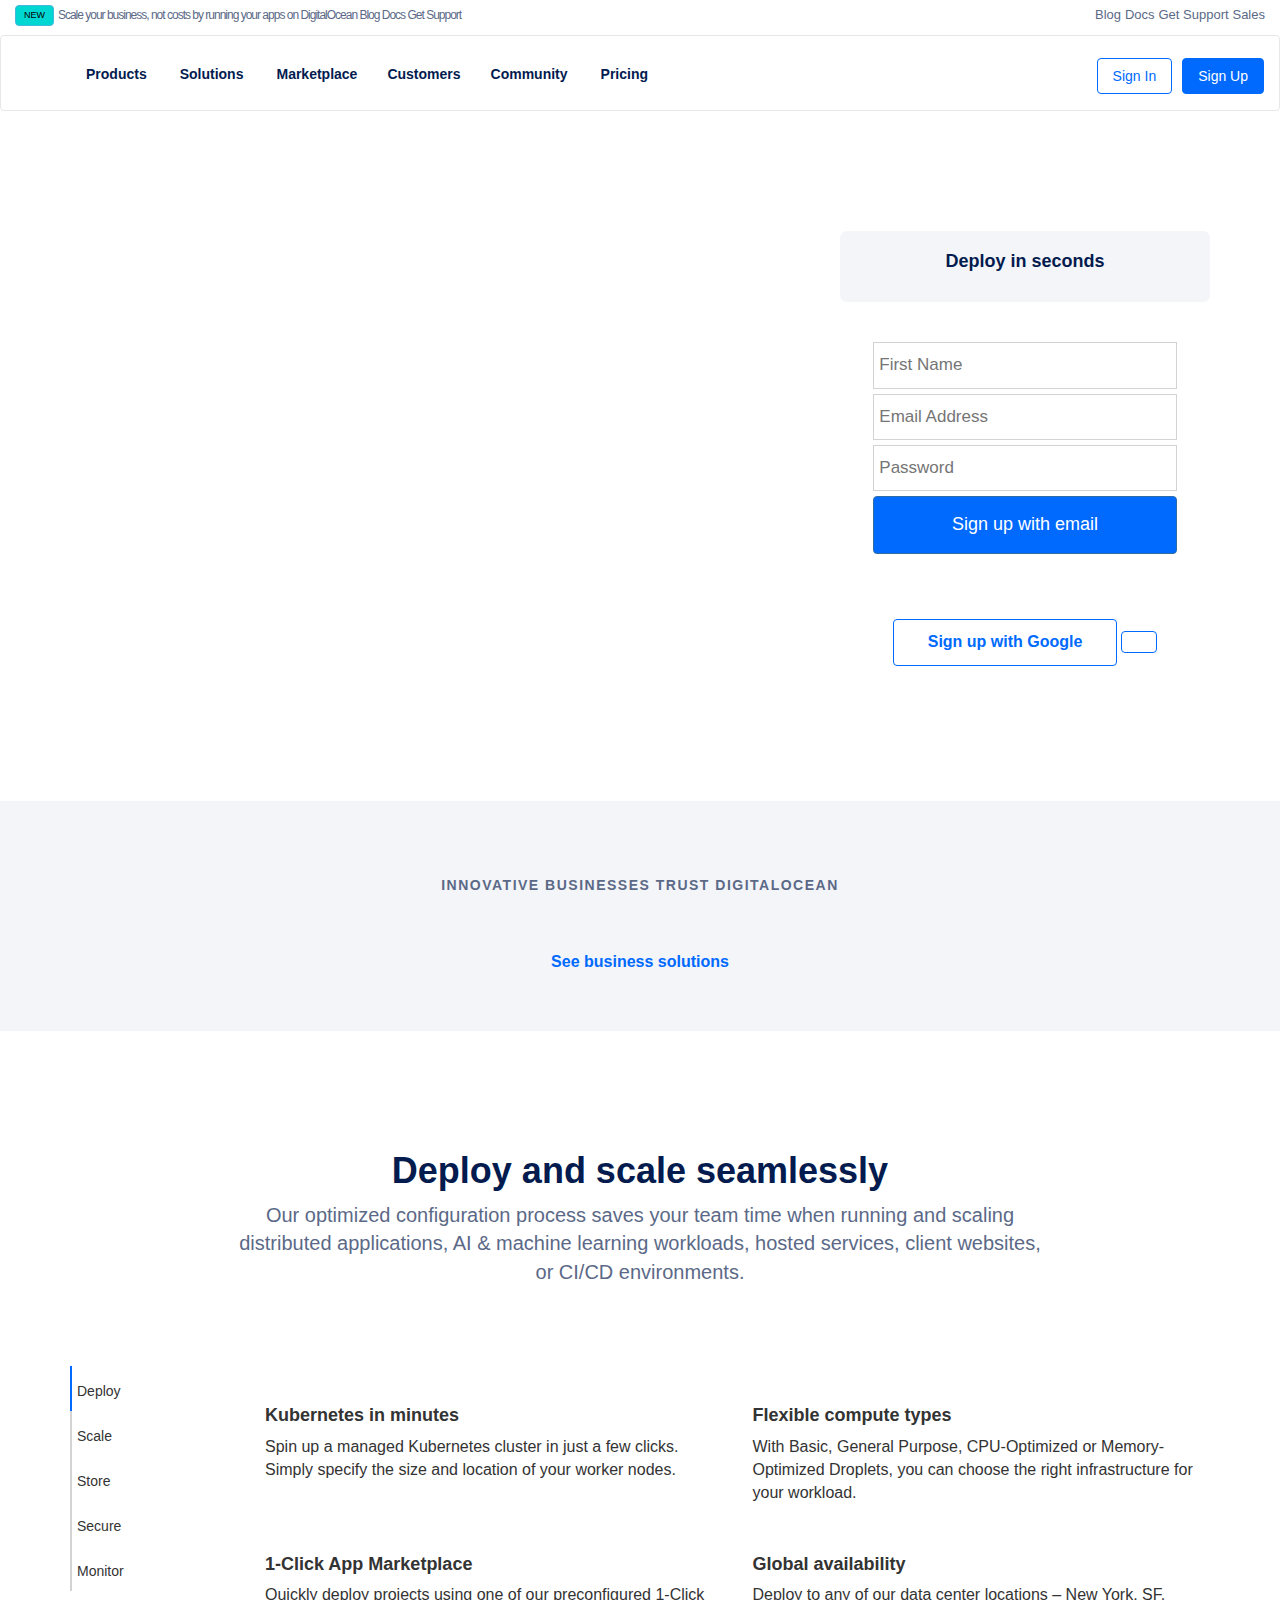
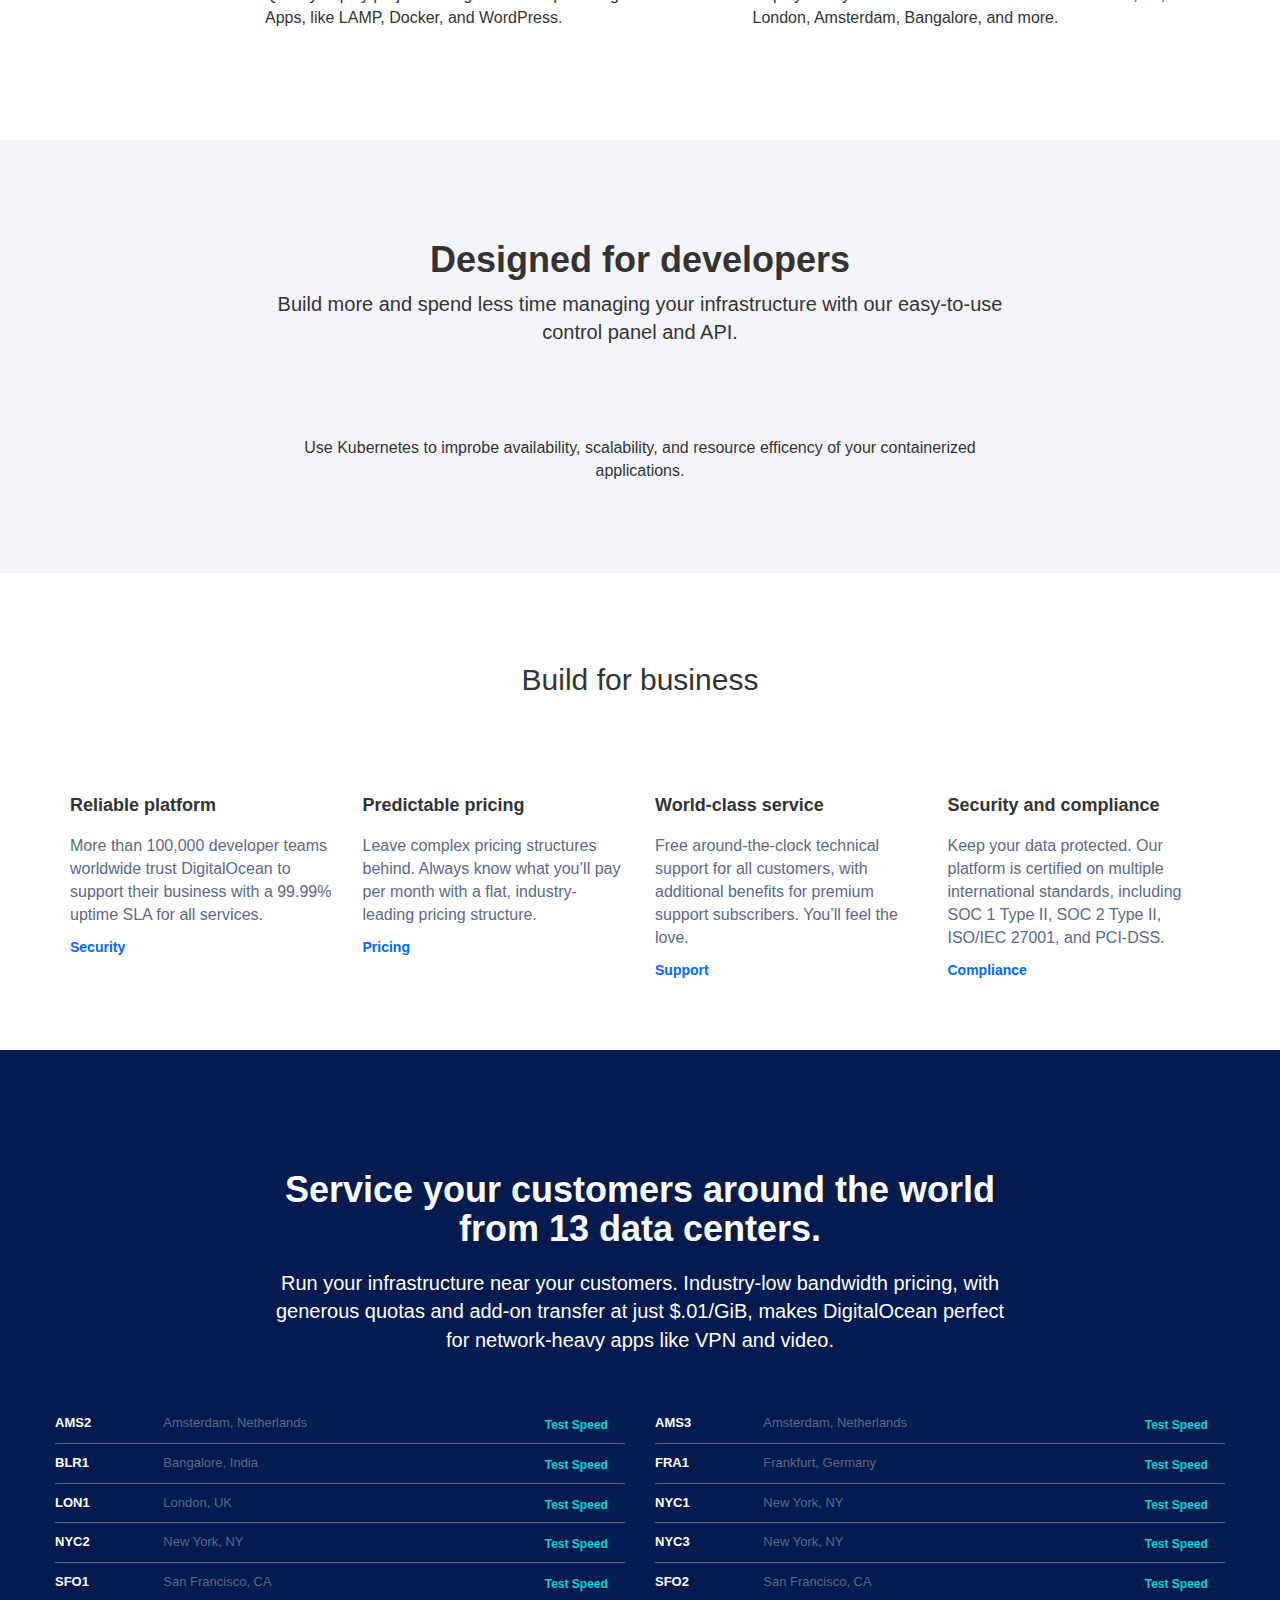
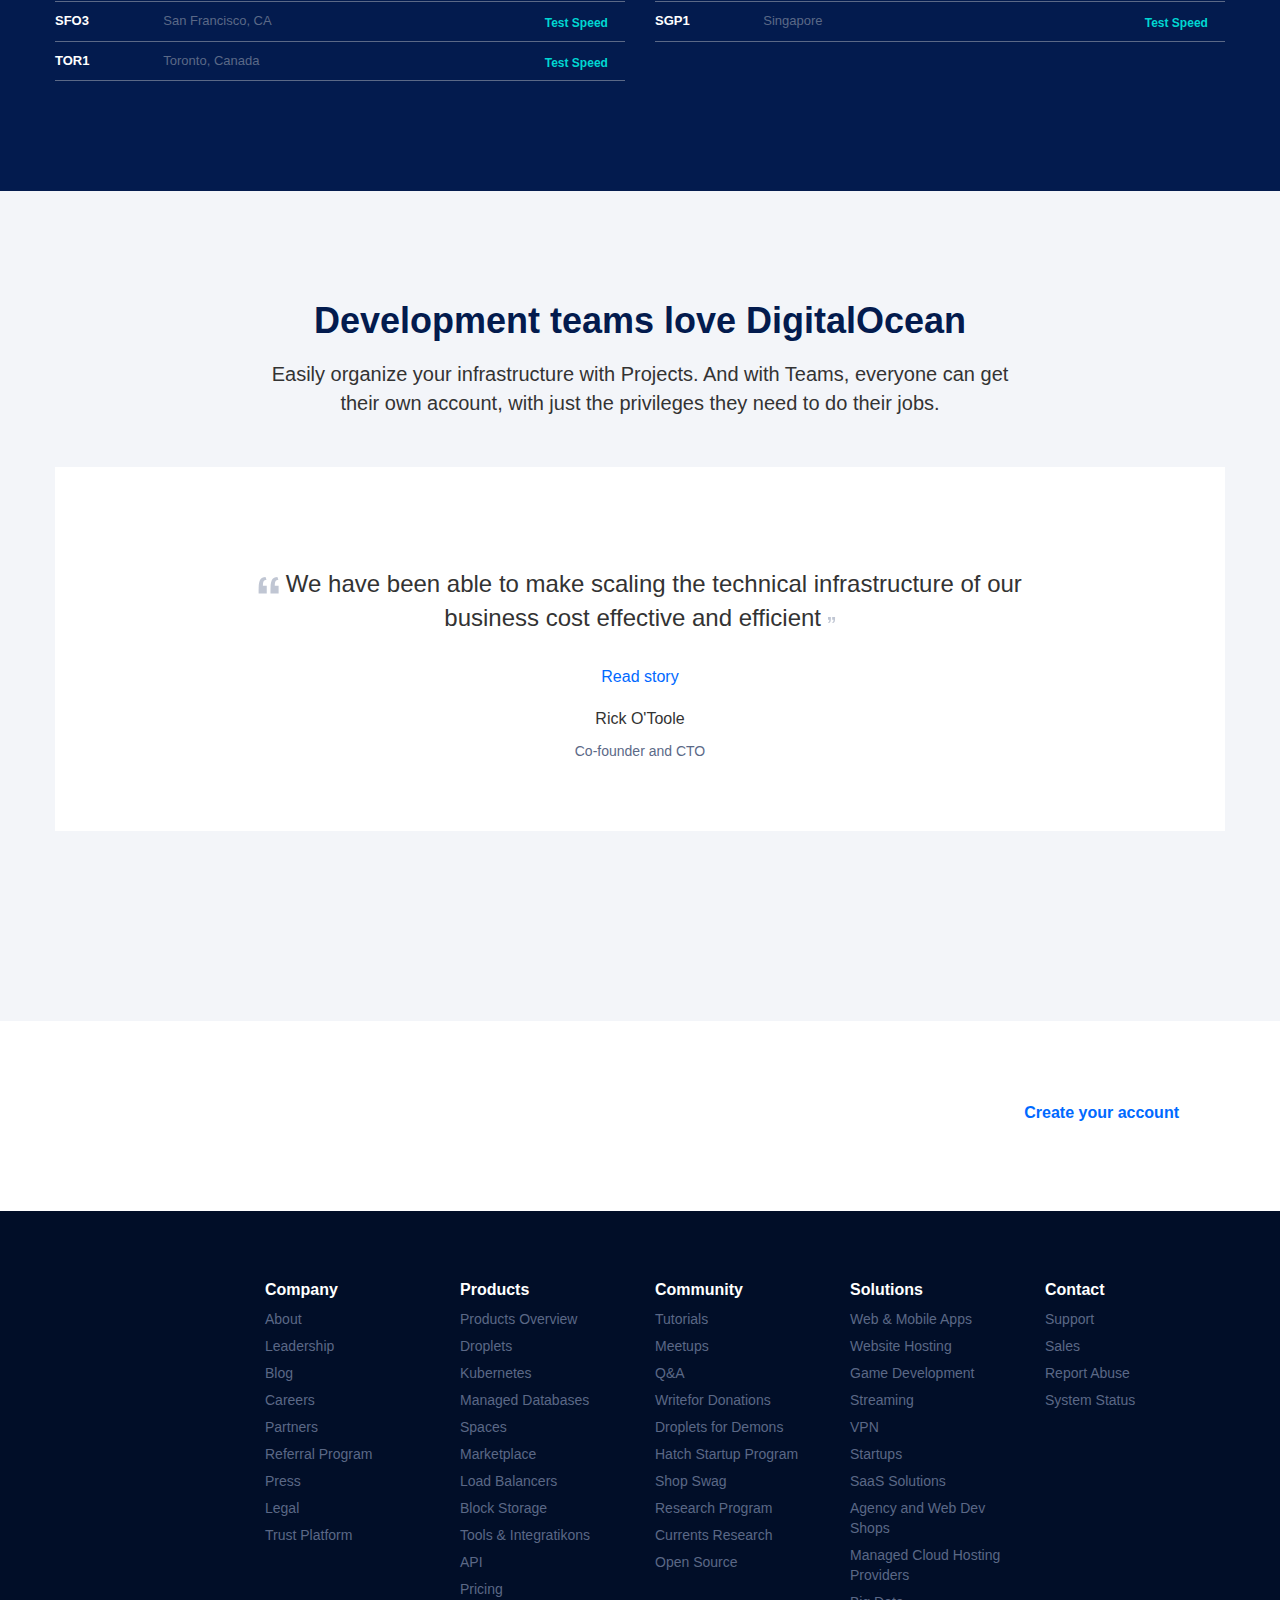
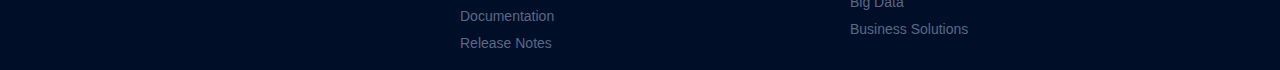
==== commit 5218fce5: "aggiunto footer" ====
--- a/index.html
+++ b/index.html
@@ -478,5 +478,98 @@
                 </div>
             </div>
         </div>
+
+        <footer>
+            <div class="container">
+                <div class="row">
+                    <div class="cube col-xs-12 col-md-6 col-lg-2 col-lg-offset-2">
+                        <div class="footer-list">
+                            <h3>Company</h3>
+                            <ul>
+                                <li><a href="#">About</a></li>
+                                <li><a href="#">Leadership</a></li>
+                                <li><a href="#">Blog</a></li>
+                                <li><a href="#">Careers</a></li>
+                                <li><a href="#">Partners</a></li>
+                                <li><a href="#">Referral Program</a></li>
+                                <li><a href="#">Press</a></li>
+                                <li><a href="#">Legal</a></li>
+                                <li><a href="#">Trust Platform</a></li>
+
+                            </ul>
+                        </div>
+                    </div>
+                    <div class="cube col-xs-12 col-md-6 col-lg-2">
+                        <div class="footer-list">
+                            <h3>Products</h3>
+                            <ul>
+                                <li><a href="#">Products Overview</a></li>
+                                <li><a href="#">Droplets</a></li>
+                                <li><a href="#">Kubernetes</a></li>
+                                <li><a href="#">Managed Databases</a></li>
+                                <li><a href="#">Spaces</a></li>
+                                <li><a href="#">Marketplace</a></li>
+                                <li><a href="#">Load Balancers</a></li>
+                                <li><a href="#">Block Storage</a></li>
+                                <li><a href="#">Tools & Integratikons</a></li>
+                                <li><a href="#">API</a></li>
+                                <li><a href="#">Pricing</a></li>
+                                <li><a href="#">Documentation</a></li>
+                                <li><a href="#">Release Notes</a></li>
+
+                            </ul>
+                        </div>
+                    </div>
+                    <div class="cube col-xs-12 col-md-6 col-lg-2">
+                        <div class="footer-list">
+                            <h3>Community</h3>
+                            <ul>
+                                <li><a href="#">Tutorials</a></li>
+                                <li><a href="#">Meetups</a></li>
+                                <li><a href="#">Q&A</a></li>
+                                <li><a href="#">Writefor Donations</a></li>
+                                <li><a href="#">Droplets for Demons</a></li>
+                                <li><a href="#">Hatch Startup Program</a></li>
+                                <li><a href="#">Shop Swag</a></li>
+                                <li><a href="#">Research Program</a></li>
+                                <li><a href="#">Currents Research</a></li>
+                                <li><a href="#">Open Source</a></li>
+
+                            </ul>
+                        </div>
+                    </div>
+                    <div class="cube col-xs-12 col-md-6 col-lg-2">
+                        <div class="footer-list">
+                            <h3>Solutions</h3>
+                            <ul>
+                                <li><a href="#">Web & Mobile Apps</a></li>
+                                <li><a href="#">Website Hosting</a></li>
+                                <li><a href="#">Game Development</a></li>
+                                <li><a href="#">Streaming</a></li>
+                                <li><a href="#">VPN</a></li>
+                                <li><a href="#">Startups</a></li>
+                                <li><a href="#">SaaS Solutions</a></li>
+                                <li><a href="#">Agency and Web Dev Shops</a></li>
+                                <li><a href="#">Managed Cloud Hosting Providers</a></li>
+                                <li><a href="#">Big Data</a></li>
+                                <li><a href="#">Business Solutions</a></li>
+
+                            </ul>
+                        </div>
+                    </div>
+                    <div class="cube col-xs-12 col-md-6 col-lg-2">
+                        <div class="footer-list">
+                            <h3>Contact</h3>
+                            <ul>
+                                <li><a href="#">Support</a></li>
+                                <li><a href="#">Sales</a></li>
+                                <li><a href="#">Report Abuse</a></li>
+                                <li><a href="#">System Status</a></li>
+                            </ul>
+                        </div>
+                    </div>
+                </div>
+            </div>
+        </footer>
     </body>
 </html>
--- a/style.css
+++ b/style.css
@@ -316,9 +316,9 @@
 }
 
 .cube{
-    height: 300px;
-    /* background-color: red; */
-    /* border: 1px solid black; */
+    /* height: 300px;
+    background-color: red;
+    border: 1px solid black; */
 }
 
 .feature-card-top-left,
@@ -581,6 +581,7 @@
     padding: 60px 0;
     color: white;
     background-image: url(https://prismic-io.s3.amazonaws.com/www-static/b4ba92a9-0956-484b-9a3f-68ef4d550fd4_bg-home-cta.svg);
+    background-size: cover;
 }
 
 .get-started-left h2{
@@ -598,6 +599,29 @@
     font-weight: 600;
     color: #0069ff;
     background-color: white;
+}
+/* ---------------------------------footer------------------ */
+footer{
+    padding-top: 50px;
+    background-color: hsl(220,95%,8%);
+}
+.footer-list h3{
+    font-size: 16px;
+    color: white;
+    font-weight: 600;
+}
+.footer-list ul{
+    list-style-type: none;
+}
+
+.footer-list ul li{
+    padding-bottom: 7px;
+}
+
+.footer-list ul li a{
+    text-decoration: none;
+    font-size: 14px;
+    color: #5b6886;
 }
 @media (max-width: 480px) {
     .container-features p{
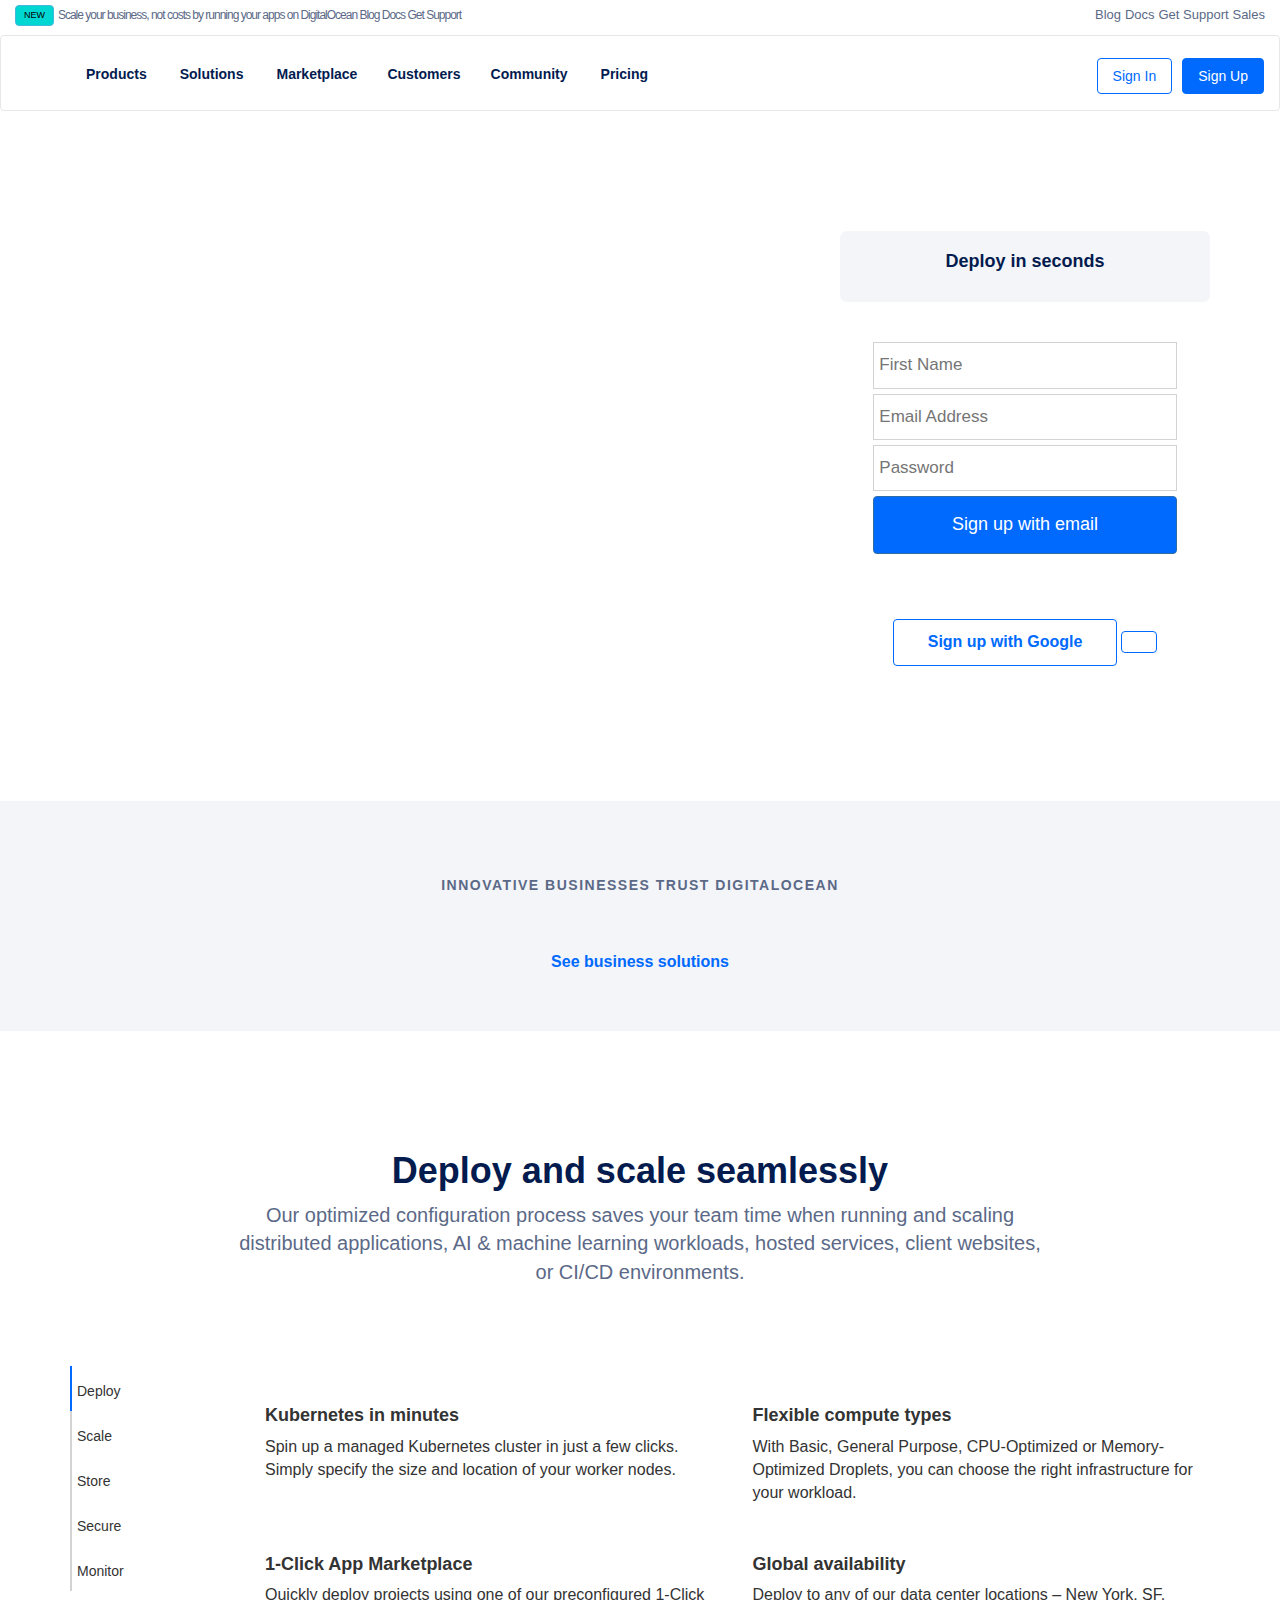
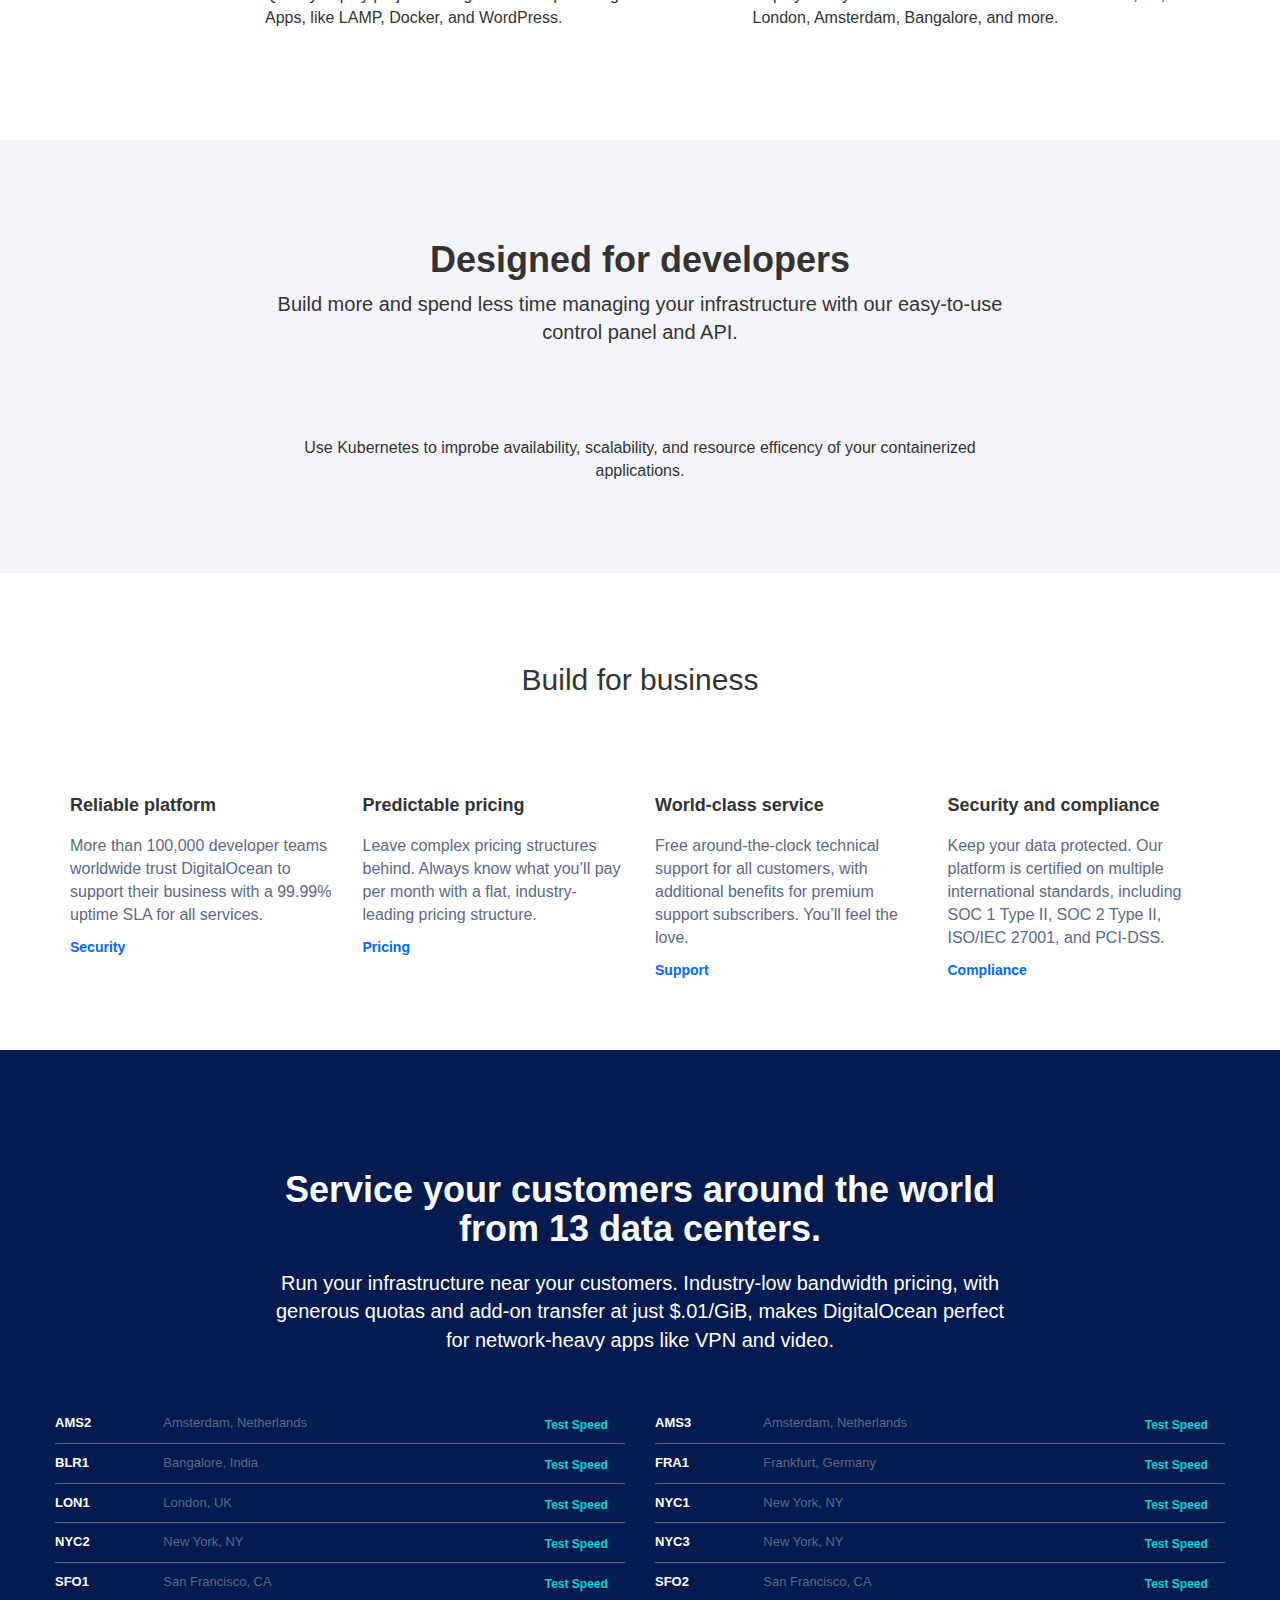
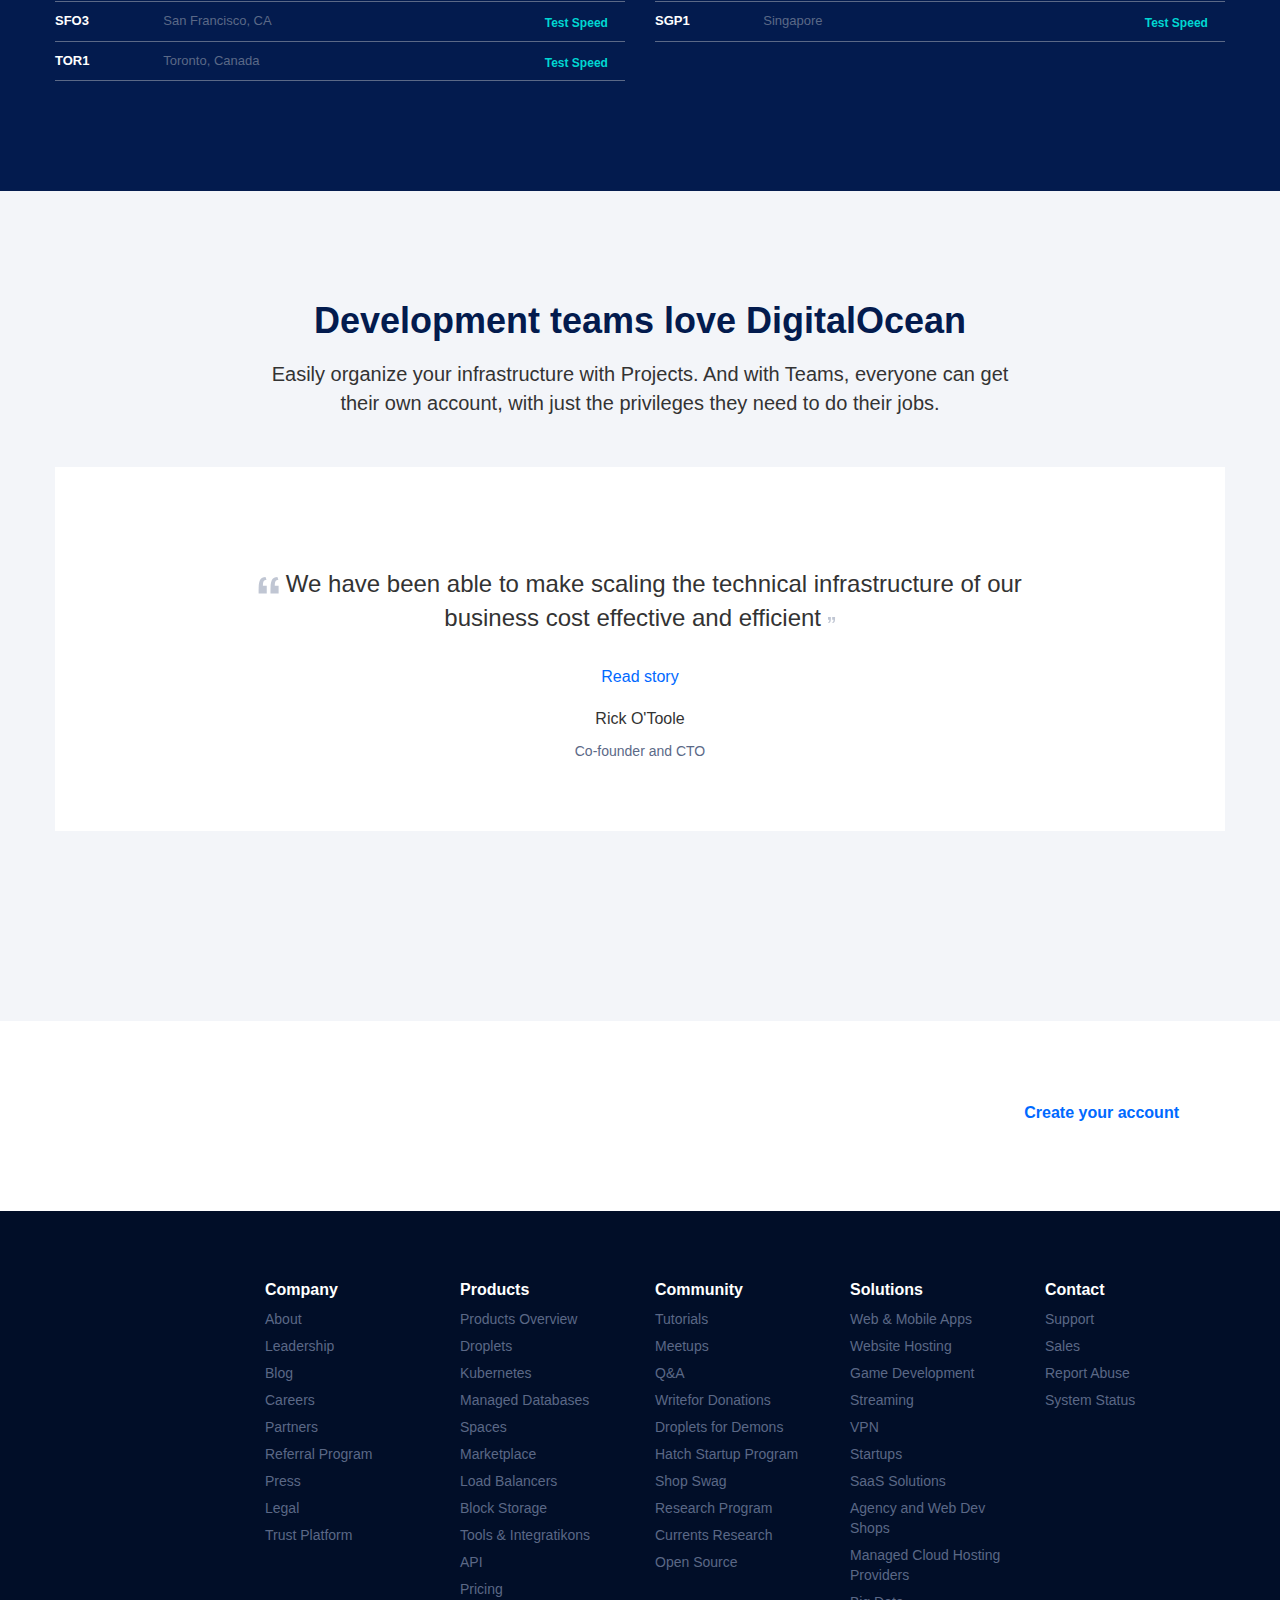
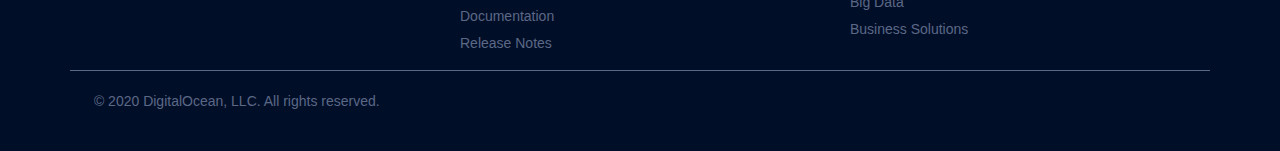
==== commit e3314410: "completato footer" ====
--- a/index.html
+++ b/index.html
@@ -569,6 +569,29 @@
                         </div>
                     </div>
                 </div>
+
+                <div class="row">
+                    <div class="col-xs-12">
+                        <div class="footer-bot">
+                            <div class="footer-bot-left">
+                                <img src="https://prismic-io.s3.amazonaws.com/www-static%2F903fd83b-8963-42c2-baf6-44f4d6bb83f2_digitalocean-logo-mark.svg" alt="">
+                                <p>© 2020 DigitalOcean, LLC. All rights reserved.</p>
+                            </div>
+                            <div class="footer-bot-right">
+                                <a href="#"><img src="https://prismic-io.s3.amazonaws.com/www-static%2F85080b84-07fa-4c76-9566-ab91a3307e00_twitter.svg" alt=""></a>
+                                <a href="#"><img src="https://prismic-io.s3.amazonaws.com/www-static%2F50df46ec-c76b-46f5-b3ba-7801d2c8eda9_facebook.svg" alt=""></a>
+                                <a href="#"><img src="https://prismic-io.s3.amazonaws.com/www-static%2F1411be16-b731-4018-af11-514ed631e815_instagram.svg" alt=""></a>
+                                <a href="#"><img src="https://prismic-io.s3.amazonaws.com/www-static%2F2f46513a-26a7-4183-9c6e-88b4d5916082_youtube.svg" alt=""></a>
+                                <a href="#"><img src="https://www.linkedin.com/company/digitalocean/" alt=""></a>
+                                <a href="#"><img src="https://prismic-io.s3.amazonaws.com/www-static/7e862578-08d8-4982-b091-0bdc7ad7bcd1_dev.svg" alt=""></a>
+                                <a href="#"><img src="https://prismic-io.s3.amazonaws.com/www-static%2F83dade92-59bc-4d80-88e4-3ef53aacb10d_glassdoor.svg" alt=""></a>
+                                <a href="#"><img src="https://prismic-io.s3.amazonaws.com/www-static/0a7d85b2-1cce-492a-83fb-652b3cdcaf5a_builtin.svg" alt=""></a>
+
+                            </div>
+
+                        </div>
+                    </div>
+                </div>
             </div>
         </footer>
     </body>
--- a/style.css
+++ b/style.css
@@ -623,6 +623,31 @@
     font-size: 14px;
     color: #5b6886;
 }
+
+.footer-bot{
+    border-top: 1px solid #5b6886;
+}
+
+.footer-bot-left{
+    float: left;
+    padding: 20px 0;
+}
+
+.footer-bot-right{
+    float: left;
+    float: right;
+    padding: 30px 0;
+}
+
+.footer-bot-right a{
+    padding-right: 5px;
+}
+
+.footer-bot-left p{
+    display: inline-block;
+    padding-left: 20px;
+    color: #5b6886;
+}
 @media (max-width: 480px) {
     .container-features p{
         padding: 0;
@@ -692,6 +717,10 @@
     .get-started-right{
         text-align: center;
     }
+
+    .footer-bot-right{
+        float: left;
+    }
 }
 
 @media (min-width: 768px) {
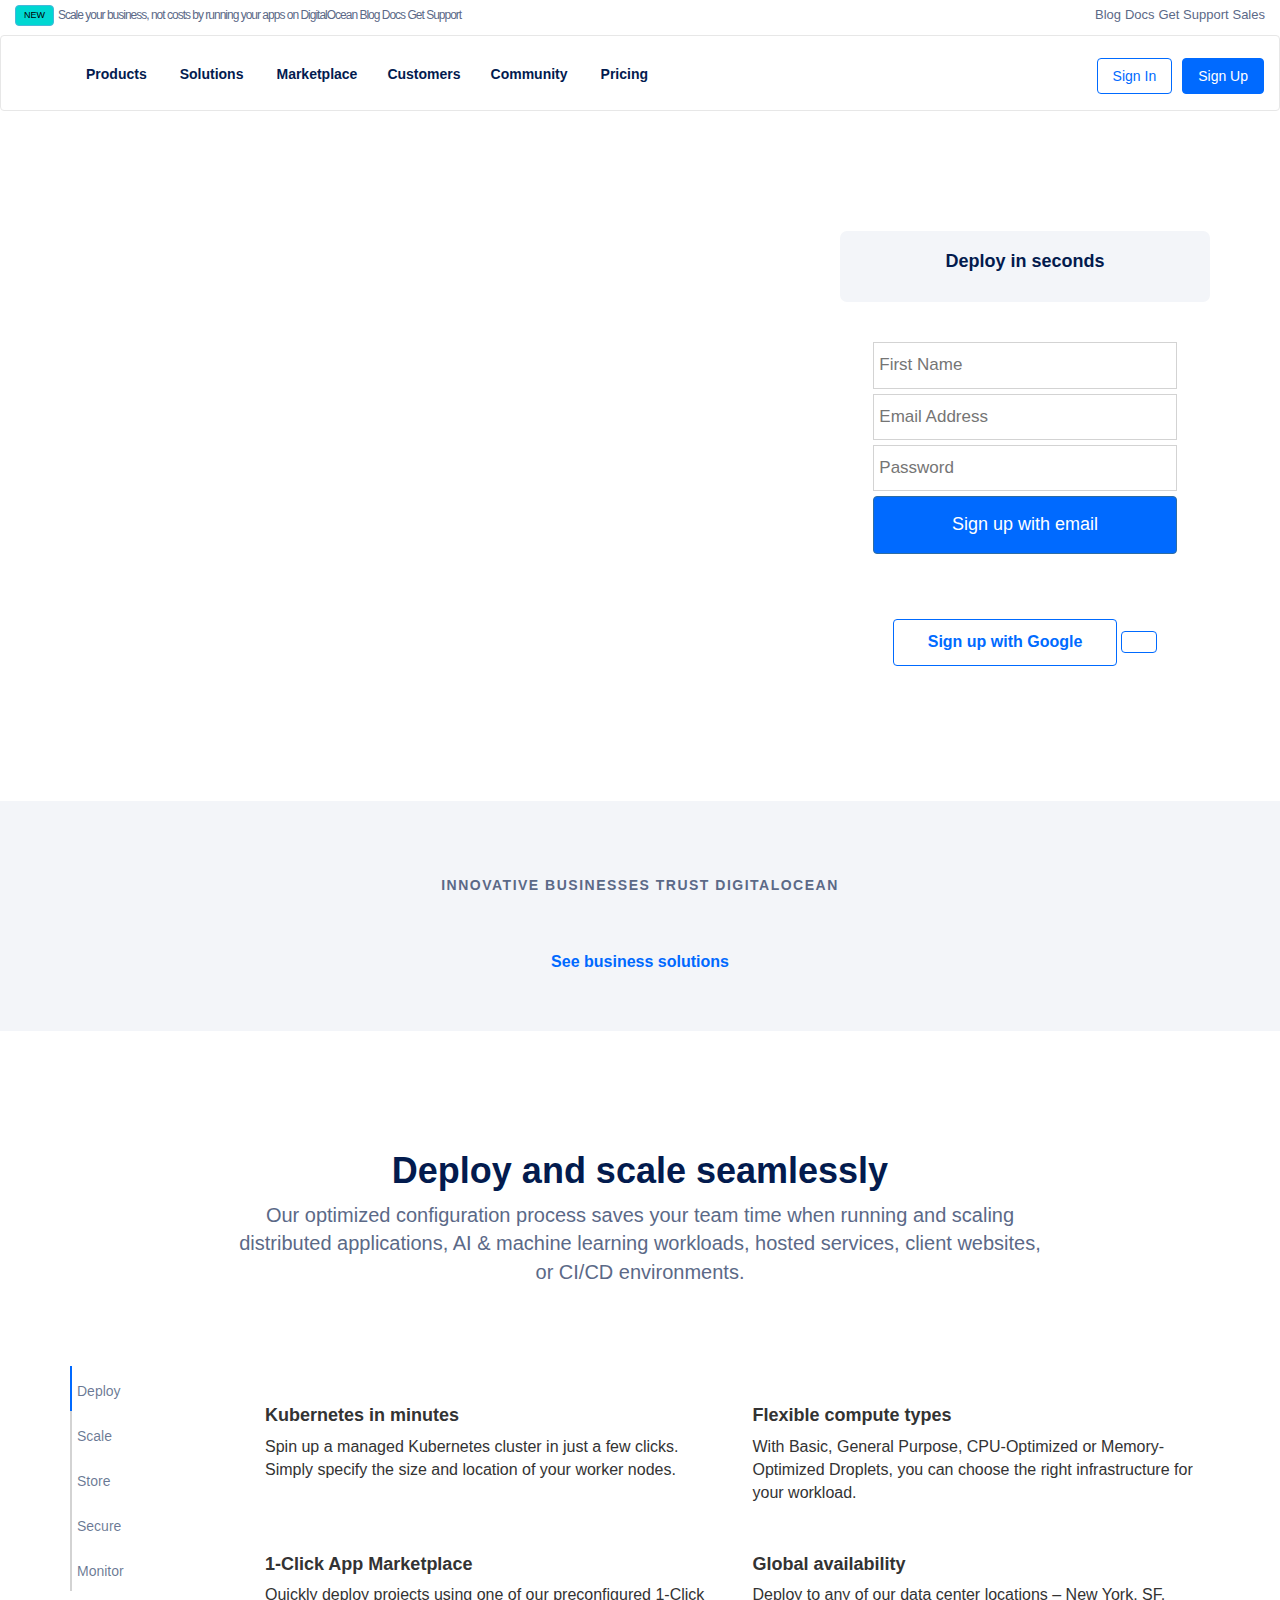
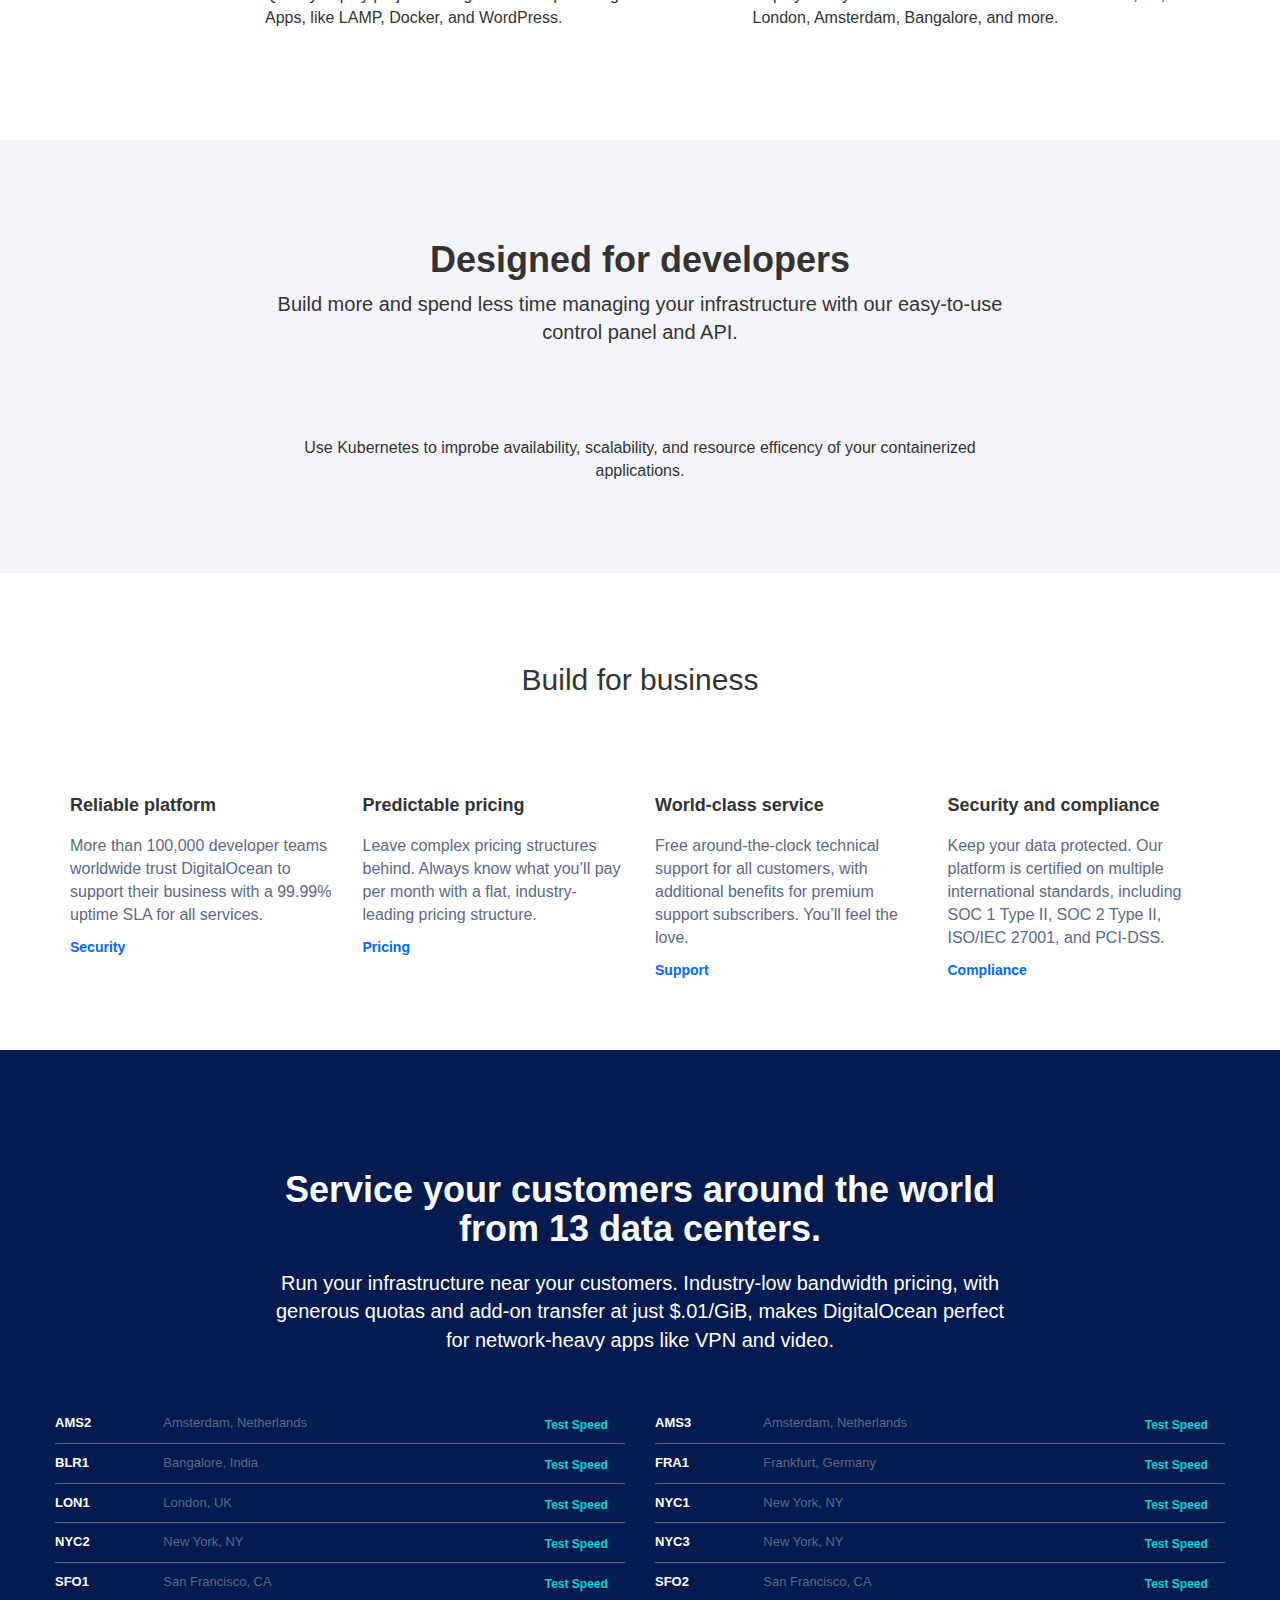
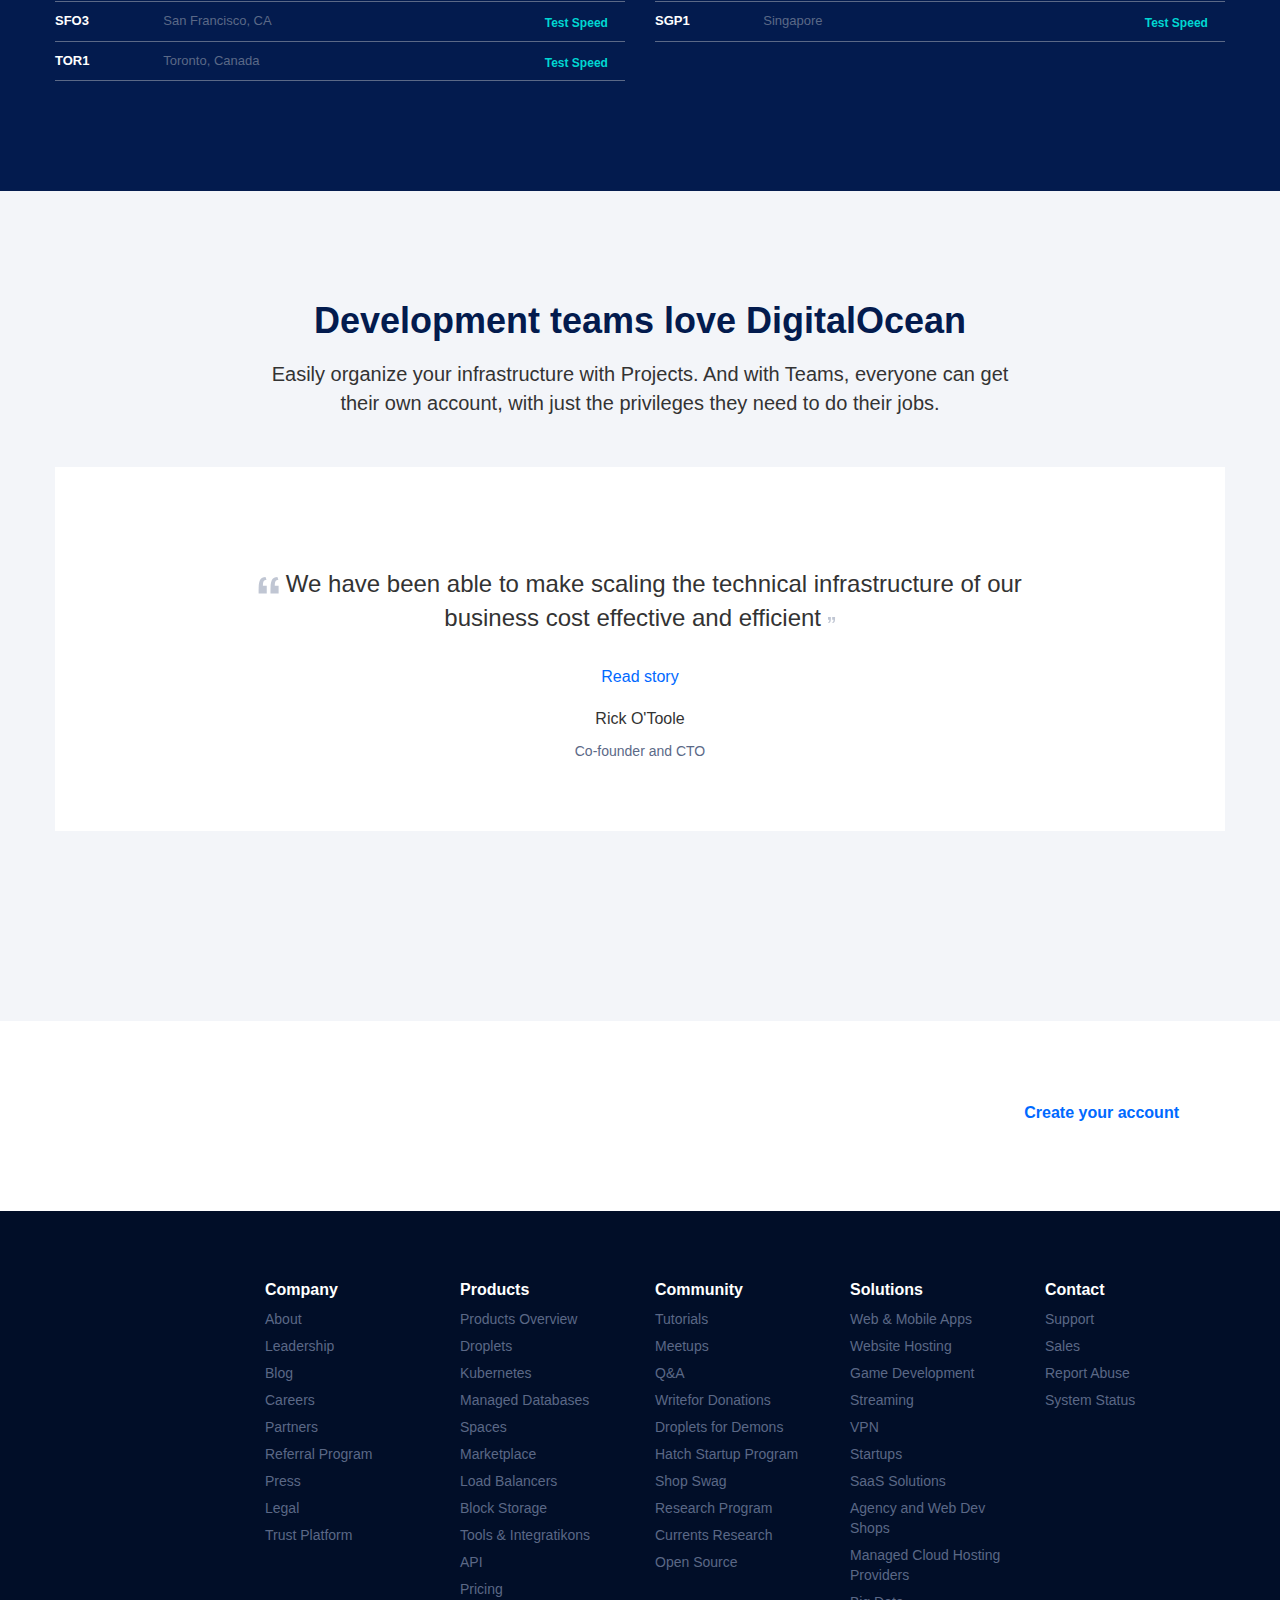
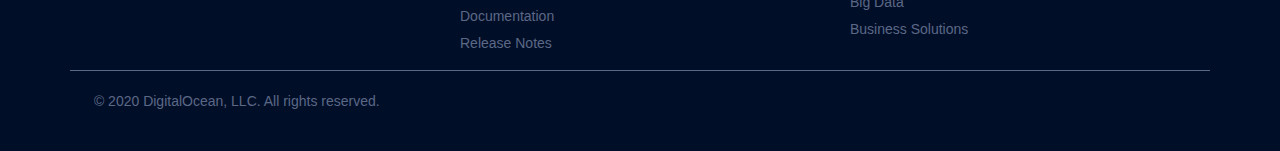
==== commit 8012017c: "modifiche hover" ====
--- a/index.html
+++ b/index.html
@@ -17,7 +17,7 @@
                             <div class="btn btn-info">
                                 <span class="text-uppercase">New</span>
                             </div>
-                            <a class="digital-offer" href="#">Scale your business, not costs by running your apps on DigitalOcean Blog Docs Get Support <i class="fas fa-chevron-right"></i></a>
+                            <a href="#">Scale your business, not costs by running your apps on DigitalOcean Blog Docs Get Support <i class="fas fa-chevron-right"></i></a>
                         </div>
                     </div>
                     <div class="col-xs-6">
@@ -47,7 +47,8 @@
                   <span class="icon-bar"></span>
                 </button>
                 <div class="digital-logo">
-                    <img src="https://images.prismic.io/www-static/49aa0a09-06d2-4bba-ad20-4bcbe56ac507_logo.png?auto=compress,format" alt="">
+                    <a href="#"><img src="https://images.prismic.io/www-static/49aa0a09-06d2-4bba-ad20-4bcbe56ac507_logo.png?auto=compress,format" alt=""></a>
+
 
                 </div>
               </div>
@@ -81,30 +82,36 @@
                     </div>
 
                     <div class="col-xs-12 col-md-6">
-
-                        <div class="sign-form">
-                            <div class="sign-form-top">
-                                <p>Deploy in seconds</p>
-                            </div>
-                            <div class="sign-form-mid">
-                                <form class="" action="index.html" method="post">
-                                    <input type="text" name="" value="" placeholder="First Name">
-                                    <input type="email" name="" value="" placeholder="Email Address">
-                                    <input type="password" name="" value=""placeholder="Password">
-                                </form>
-
-                                <div class="form-button-primary btn btn-primary">
-                                  Sign up with email
-                                </div>
-                            </div>
-                            <div class="sign-form-bottom">
-                                <div class="btn btn-light">
-                                    <span><i class="fab fa-google"></i> Sign up with Google</span>
-                                </div>
-                                <div class="btn btn-light">
-                                    <i class="fab fa-github"></i>
-                                </div>
-                            </div>
+                        <div class="jumbo-form">
+                            <div class="sign-form">
+                                <div class="sign-form-top">
+                                    <p>Deploy in seconds</p>
+                                </div>
+                                <div class="sign-form-mid">
+                                    <form class="" action="index.html" method="post">
+                                        <input type="text" name="" value="" placeholder="First Name">
+                                        <input type="email" name="" value="" placeholder="Email Address">
+                                        <input type="password" name="" value=""placeholder="Password">
+                                    </form>
+
+                                    <div class="form-button-primary btn btn-primary">
+                                        Sign up with email
+                                    </div>
+                                </div>
+                                <div class="sign-form-bottom">
+                                    <div class="btn btn-light">
+                                        <span><i class="fab fa-google"></i> Sign up with Google</span>
+                                    </div>
+                                    <div class="btn btn-light">
+                                        <i class="fab fa-github"></i>
+                                    </div>
+                                </div>
+                            </div>
+                            <div class="terms">
+                                    <p>By signing up you agree to the <a href="#">Terms of Service.</a></p>
+
+                            </div>
+
                         </div>
                     </div>
                 </div>
@@ -168,11 +175,11 @@
                     <div class="col-xs-12 col-md-2">
                         <div class="feature-list">
                             <ul>
-                                <li>Deploy</li>
-                                <li>Scale</li>
-                                <li>Store</li>
-                                <li>Secure</li>
-                                <li>Monitor</li>
+                                <li><a href="#">Deploy</a></li>
+                                <li><a href="#">Scale</a></li>
+                                <li><a href="#">Store</a></li>
+                                <li><a href="#">Secure</a></li>
+                                <li><a href="#">Monitor</a></li>
 
                             </ul>
                         </div>
--- a/style.css
+++ b/style.css
@@ -36,6 +36,10 @@
     font-family: 'Roboto', sans-serif;
 }
 
+.extra-nav-left a:hover{
+    color: #006aff;
+}
+
 .extra-nav-right{
     float: left;
     width: 100%;
@@ -55,6 +59,10 @@
     text-decoration: none;
     font-size: 13px;
     color: #5b6987;
+}
+
+.extra-nav-right ul li a:hover{
+    color: #006aff;
 }
 
 .navbar{
@@ -95,19 +103,19 @@
     padding-left: 40px;
 }
 
-.nav>li {
-    /* padding-top: 3px; */
-}
-
 .navbar-collapse{
     padding-top: 3px;
 }
 
-
 #list-left li a{
     font-size: 14px;
     font-weight: 600;
     color: #031b4f;
+}
+
+#list-left li a:hover{
+    color: #006aff;
+    background-color: none;
 }
 
 #list-left li a i{
@@ -124,6 +132,12 @@
     color: #006aff;
     background-color: white;
     border-color: #006aff;
+    transition: all 0.2s linear;
+}
+
+#list-right>li:first-child a:hover{
+    color: white;
+    background-color: #006aff;
 }
 
 #list-right>li:last-child a{
@@ -213,6 +227,10 @@
     padding: 11px 34px;
 }
 
+.sign-form-bottom .btn:first-child:hover{
+    color: black;
+}
+
 .sign-form-bottom .btn:last-child{
     padding: 10px 17px;
     border: 1px solid #006aff;
@@ -221,9 +239,21 @@
 }
 
 .terms{
+    padding-top: 10px;
+    padding-right: 35px;
+    float: right;
     text-align: center;
     color: white;
-    background-color: green;
+}
+
+.terms p a{
+    color: white;
+    text-decoration: none;
+}
+
+.terms p a:hover{
+    text-decoration: underline;
+    text-decoration-style: dotted;
 }
                                     /* partners */
 .partners{
@@ -315,10 +345,9 @@
     padding: 15px 0 10px 5px;
 }
 
-.cube{
-    /* height: 300px;
-    background-color: red;
-    border: 1px solid black; */
+.feature-list ul li a{
+    text-decoration: none;
+    color: rgba(3, 27, 78, 0.6);
 }
 
 .feature-card-top-left,
@@ -544,6 +573,7 @@
     padding: 60px 0;
     text-align: center;
     background-color: white;
+    position: relative;
 }
 
 .statement p:nth-child(2){
@@ -566,6 +596,28 @@
     font-size: 14px;
     color: #5b6987;
 }
+
+.statement::after{
+    content: "\f061";
+    font-family: FontAwesome;
+    position: absolute;
+    font-size: 20px;
+    top: 55%;
+    left: 105%;
+    transform: translateY(-55%);
+}
+
+.statement::before{
+    content: "\f060";
+    font-family: FontAwesome;
+    position: absolute;
+    font-size: 20px;
+    top: 55%;
+    right: 105%;
+    transform: translateY(-55%);
+}
+
+
 
 .dots-3{
     padding: 50px 0;
@@ -600,6 +652,10 @@
     color: #0069ff;
     background-color: white;
 }
+
+.get-started-right .btn:hover{
+    background: rgba(225,225,225,0.9)
+}
 /* ---------------------------------footer------------------ */
 footer{
     padding-top: 50px;
@@ -718,6 +774,14 @@
         text-align: center;
     }
 
+    .statement::before{
+        display: none;
+    }
+
+    .statement::after{
+        display: none;
+    }
+
     .footer-bot-right{
         float: left;
     }
